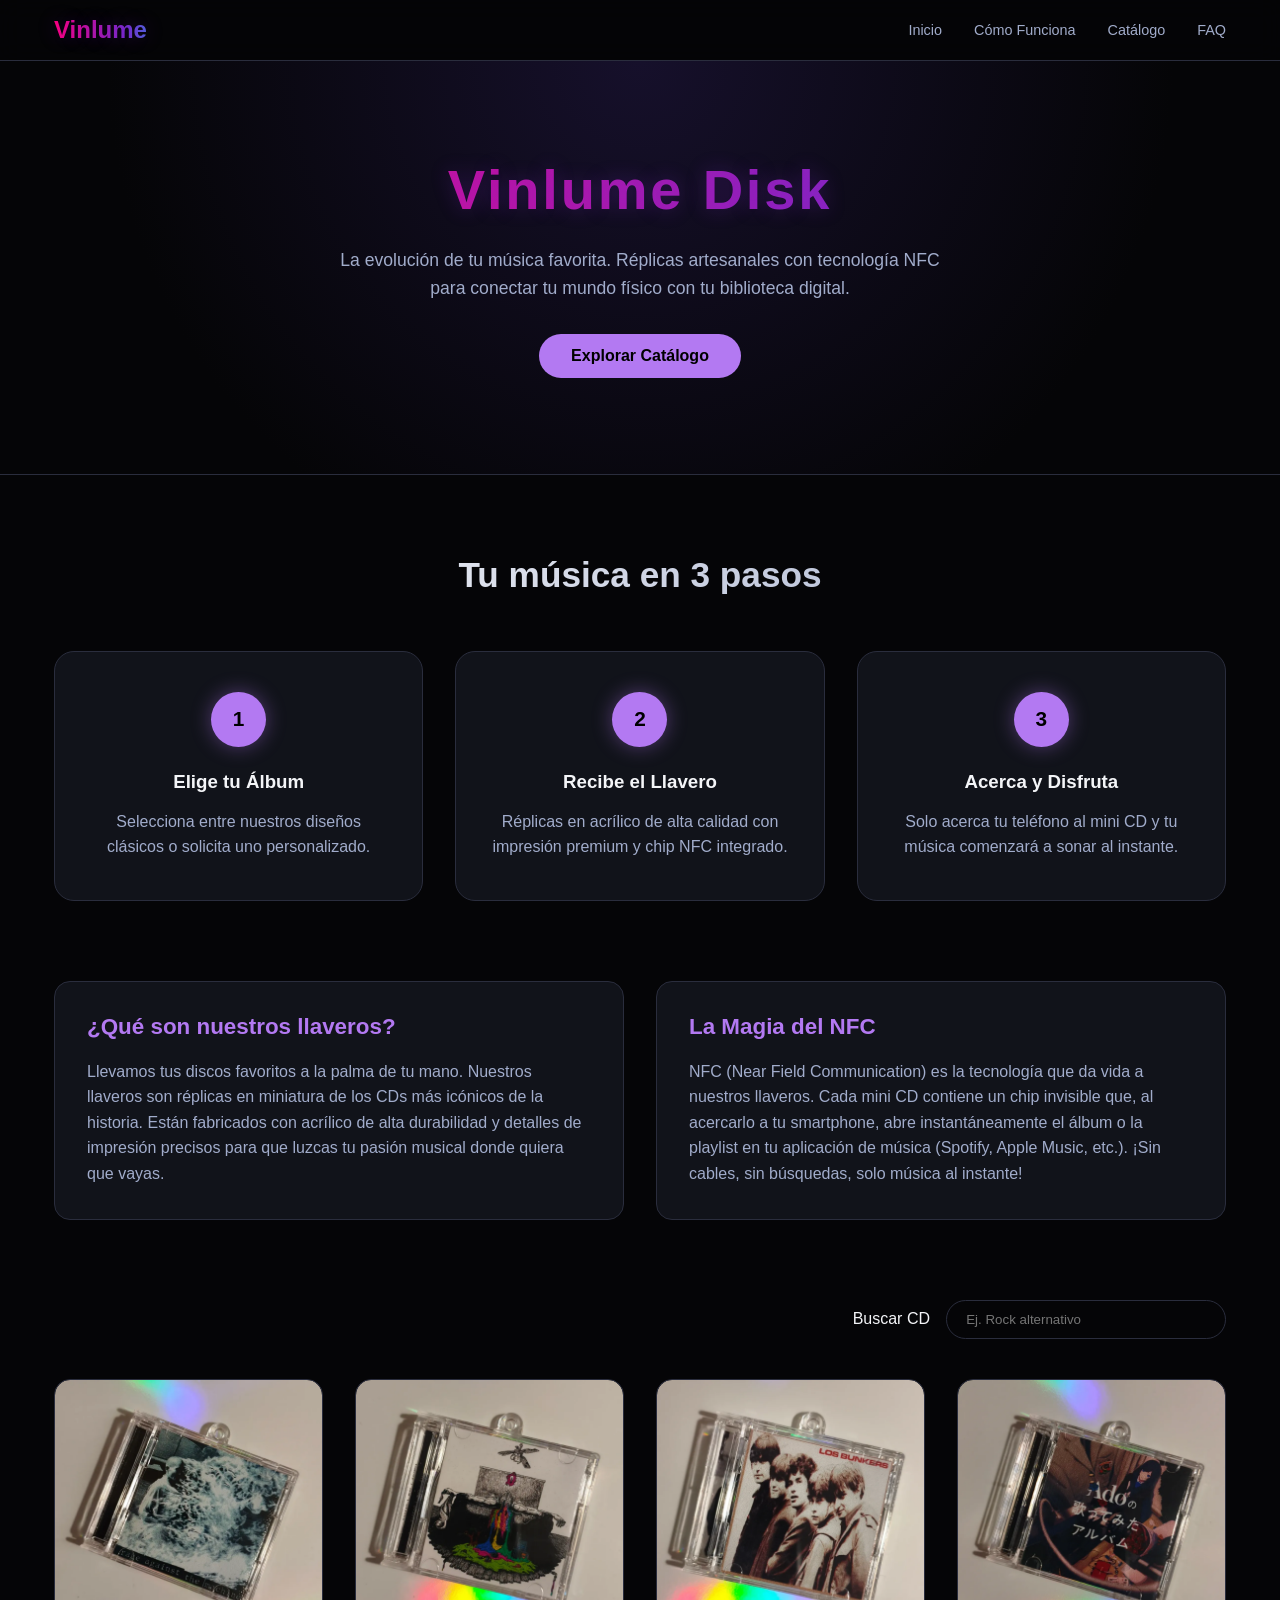
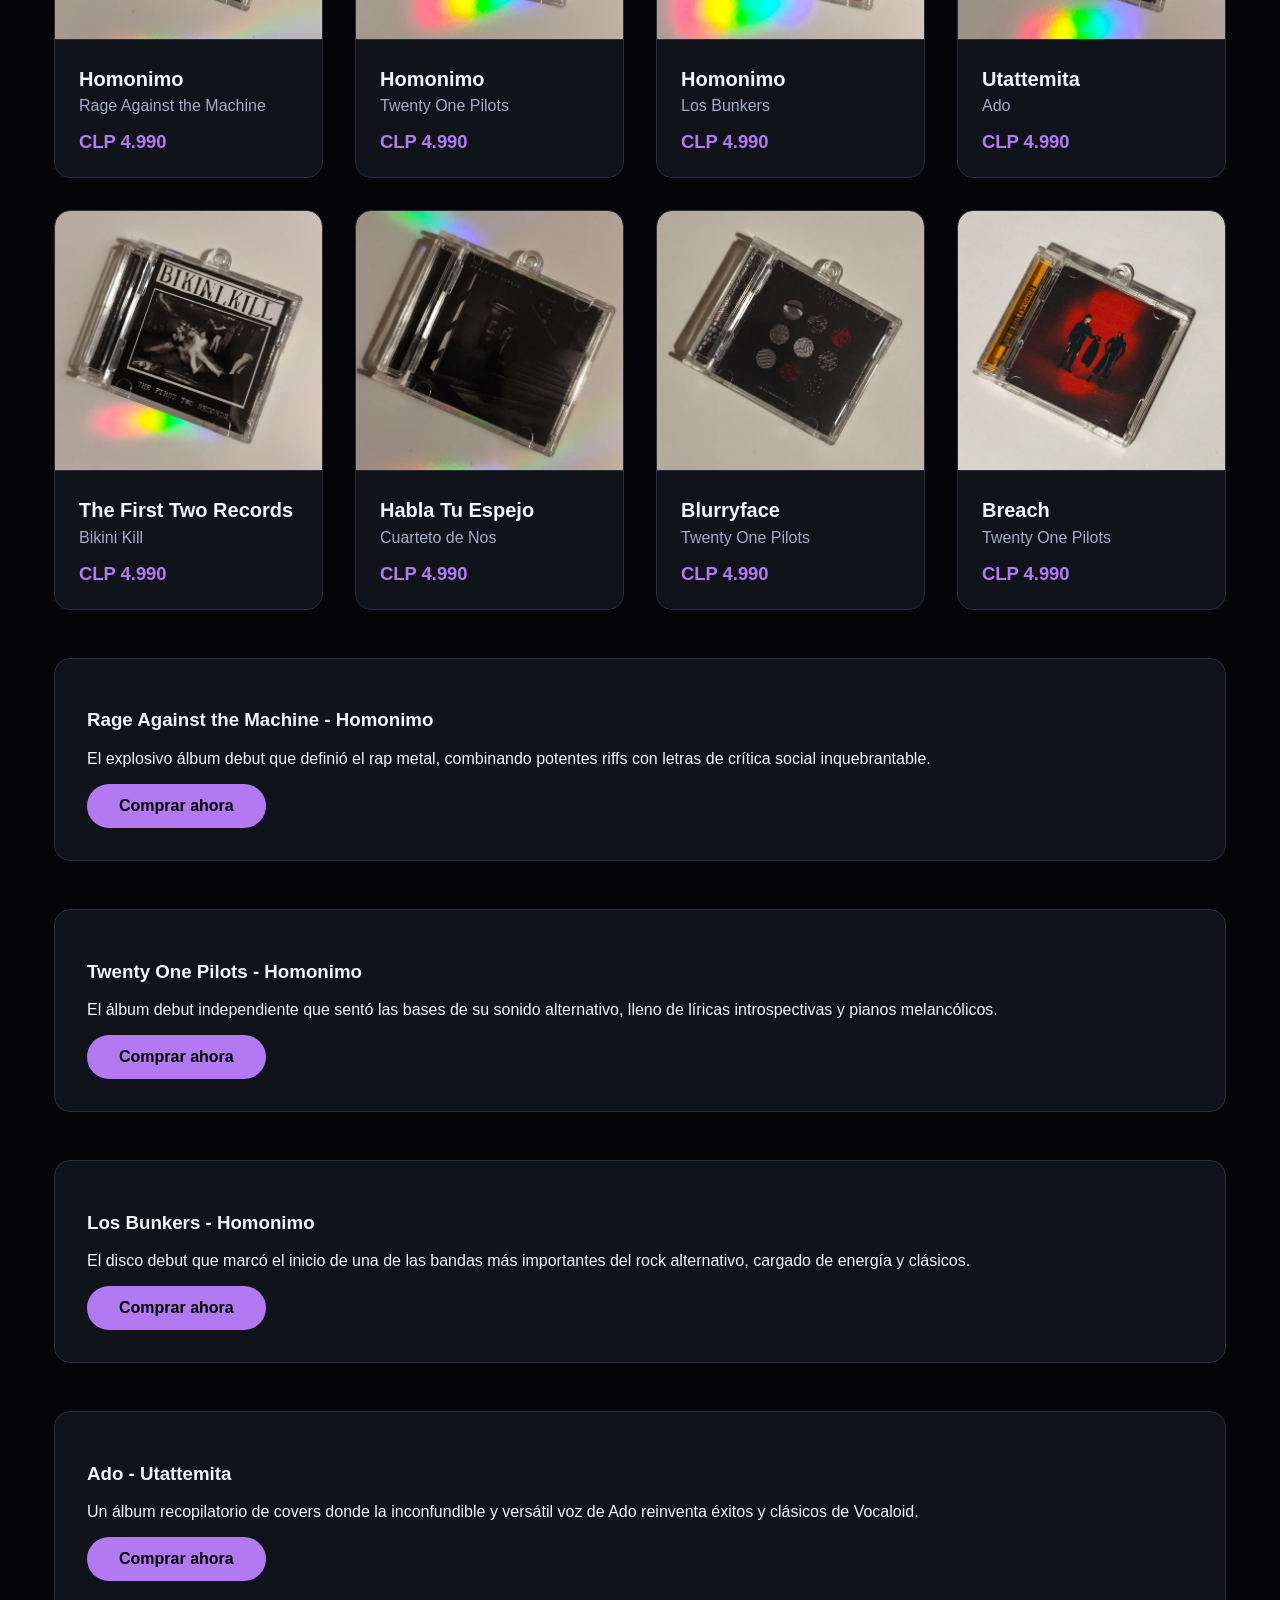
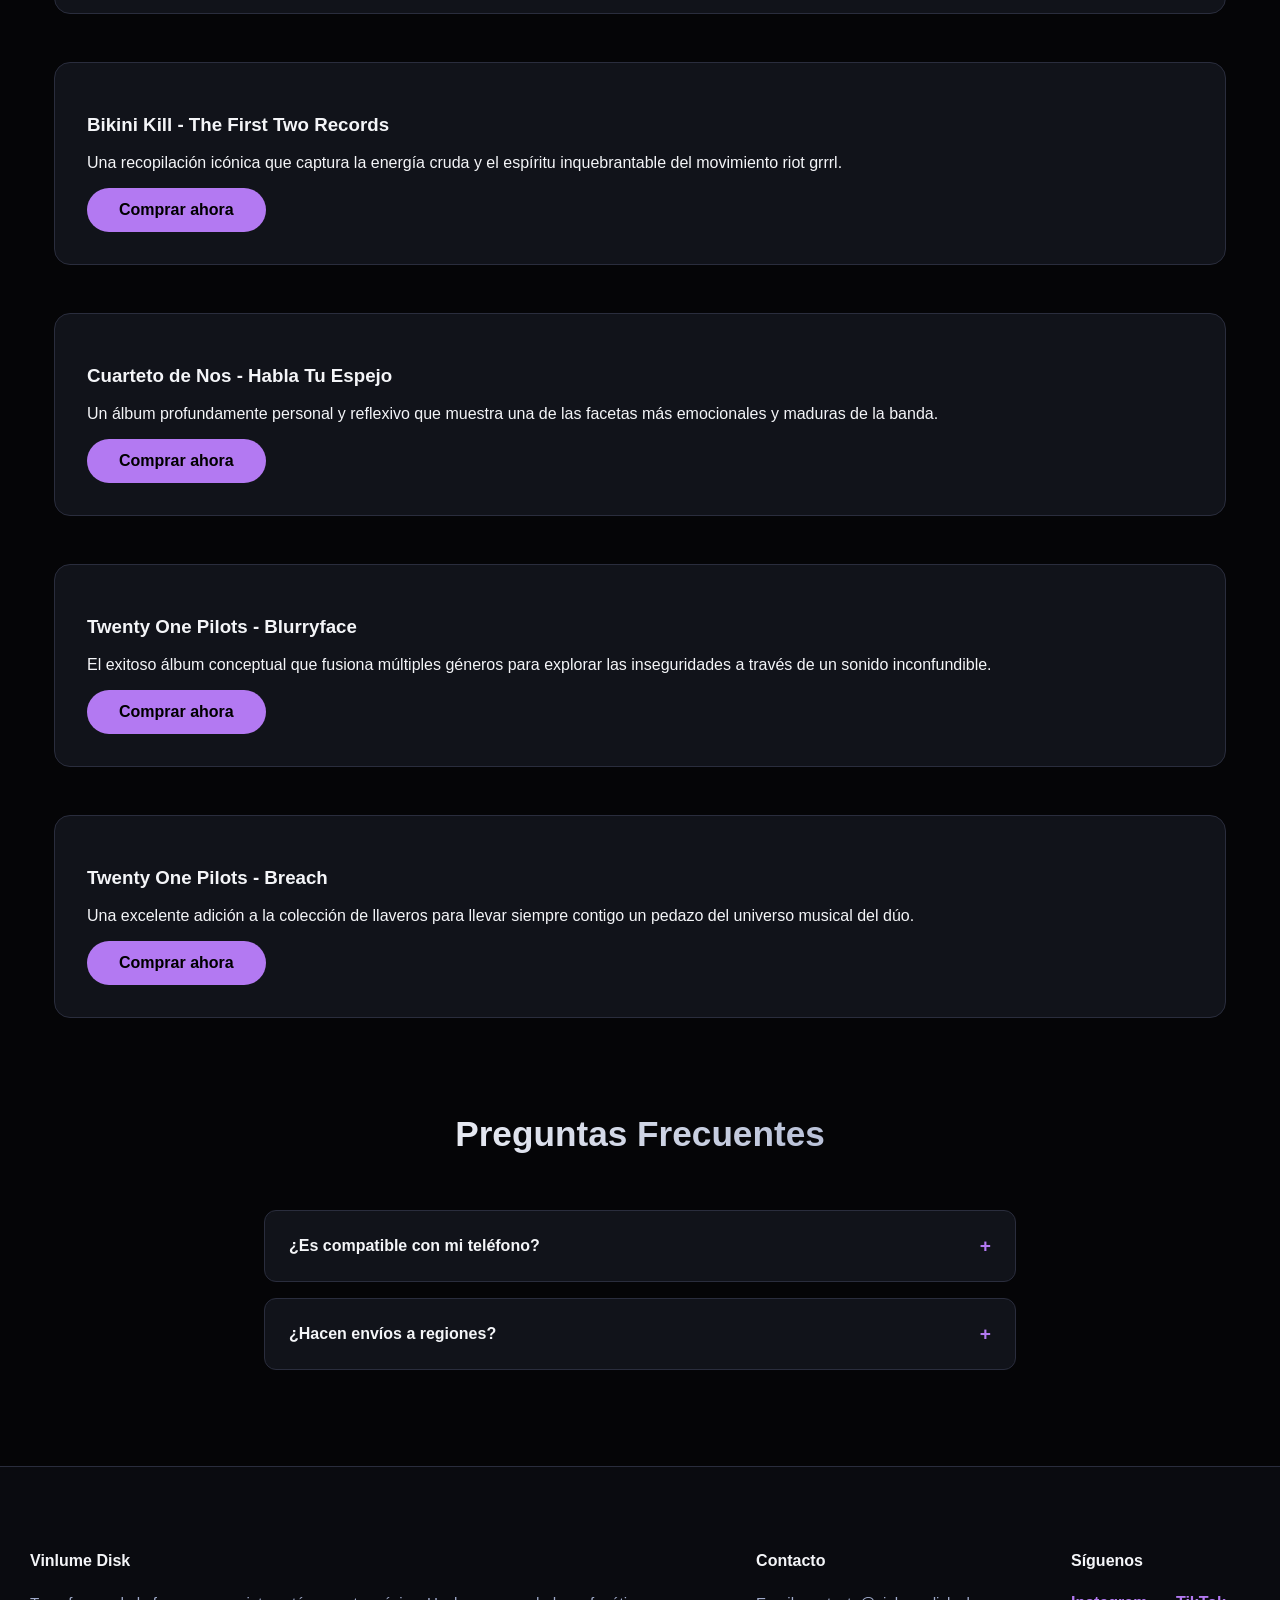
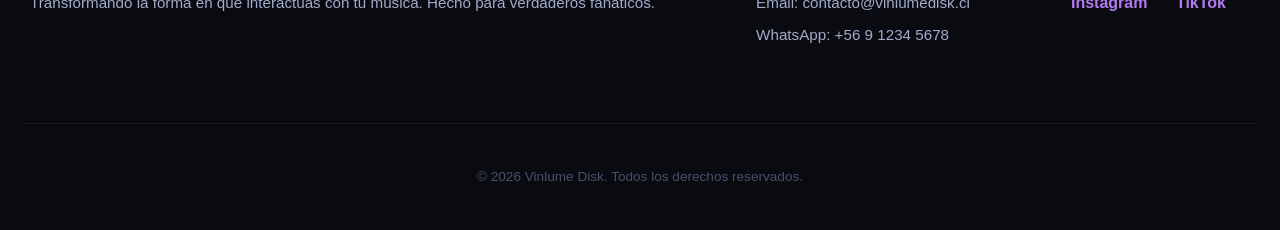
==== index.html @ b5ba96f6 "Feat: implementacion de SC -esquina inferior derecha" ====
﻿<!DOCTYPE html>
<html lang="es">
<head>
  <meta charset="UTF-8" />
  <meta name="viewport" content="width=device-width, initial-scale=1.0" />
  <title>Vinlume Disk - Catálogo de CDs</title>
  <link rel="icon" href="../logos/LOGO VND NEGRO.jpg" type="image/jpeg">
  <link rel="stylesheet" href="style.css" />
</head>
<body>
  <a href="./ultimate/ultimate.html" class="secret-portal" aria-label="Acceder a la experiencia inmersiva"></a>

  <nav class="navbar">
    <div class="nav-container">
      <a href="#" class="nav-logo holo-text">Vinlume</a>
      <ul class="nav-links">
        <li><a href="#inicio">Inicio</a></li>
        <li><a href="#proceso">Cómo Funciona</a></li>
        <li><a href="#catalogo">Catálogo</a></li>
        <li><a href="#faq">FAQ</a></li>
      </ul>
    </div>
  </nav>

  <header class="hero" id="inicio">
    <div class="hero-inner">
      <h1 class="holo-text">Vinlume Disk</h1>
      <p>La evolución de tu música favorita. Réplicas artesanales con tecnología NFC para conectar tu mundo físico con tu biblioteca digital.</p>
      <a href="#catalogo" class="btn">Explorar Catálogo</a>
    </div>
  </header>

  <main>
    <section class="proceso-section" id="proceso">
      <h2 class="section-title">Tu música en 3 pasos</h2>
      <div class="proceso-grid">
        <div class="proceso-step">
          <div class="step-number">1</div>
          <h3>Elige tu Álbum</h3>
          <p>Selecciona entre nuestros diseños clásicos o solicita uno personalizado.</p>
        </div>
        <div class="proceso-step">
          <div class="step-number">2</div>
          <h3>Recibe el Llavero</h3>
          <p>Réplicas en acrílico de alta calidad con impresión premium y chip NFC integrado.</p>
        </div>
        <div class="proceso-step">
          <div class="step-number">3</div>
          <h3>Acerca y Disfruta</h3>
          <p>Solo acerca tu teléfono al mini CD y tu música comenzará a sonar al instante.</p>
        </div>
      </div>
    </section>

    <section class="info-section">
      <div class="info-container">
        <div class="info-box">
          <h2>¿Qué son nuestros llaveros?</h2>
          <p>Llevamos tus discos favoritos a la palma de tu mano. Nuestros llaveros son réplicas en miniatura de los CDs más icónicos de la historia. Están fabricados con acrílico de alta durabilidad y detalles de impresión precisos para que luzcas tu pasión musical donde quiera que vayas.</p>
        </div>
        <div class="info-box">
          <h2>La Magia del NFC</h2>
          <p>NFC (Near Field Communication) es la tecnología que da vida a nuestros llaveros. Cada mini CD contiene un chip invisible que, al acercarlo a tu smartphone, abre instantáneamente el álbum o la playlist en tu aplicación de música (Spotify, Apple Music, etc.). ¡Sin cables, sin búsquedas, solo música al instante!</p>
        </div>
      </div>
    </section>

    <div class="catalogo" id="catalogo">
      <section class="filtros" aria-label="filtros de catálogo">
        <label for="buscar">Buscar CD</label>
        <input id="buscar" type="search" placeholder="Ej. Rock alternativo" />
      </section>

      <section class="grid" role="list">
        <article class="card holo-card" role="listitem">
          <a href="#cd1" class="card-link" aria-label="Ver detalles de Rage Against the Machine">
            <img src="images/rage again the machine/homonimo/rageA.webp" alt="Rage Against the Machine - Homónimo" />
            <div class="card-body">
              <h2>Homonimo</h2>
              <p class="artista">Rage Against the Machine</p>
              <p class="precio">CLP 4.990</p>
            </div>
          </a>
        </article>

        <article class="card holo-card" role="listitem">
          <a href="#cd2" class="card-link" aria-label="Ver detalles de Twenty One Pilots">
            <img src="images/top/homonimo/top1.webp" alt="Twenty One Pilots - Homónimo" />
            <div class="card-body">
              <h2>Homonimo</h2>
              <p class="artista">Twenty One Pilots</p>
              <p class="precio">CLP 4.990</p>
            </div>
          </a>
        </article>

        <article class="card holo-card" role="listitem">
          <a href="#cd3" class="card-link" aria-label="Ver detalles de Los Bunkers">
            <img src="images/los bunkers/homonimo/BK1.jpg" alt="Los Bunkers - Homónimo" />
            <div class="card-body">
              <h2>Homonimo</h2>
              <p class="artista">Los Bunkers</p>
              <p class="precio">CLP 4.990</p>
            </div>
          </a>
        </article>

        <article class="card holo-card" role="listitem">
          <a href="#cd4" class="card-link" aria-label="Ver detalles de Ado Utattemita">
            <img src="images/Ado/utattemita/ado1.jpg" alt="Ado - Utattemita" />
            <div class="card-body">
              <h2>Utattemita</h2>
              <p class="artista">Ado</p>
              <p class="precio">CLP 4.990</p>
            </div>
          </a>
        </article>

        <article class="card holo-card" role="listitem">
          <a href="#cd5" class="card-link" aria-label="Ver detalles de Bikini Kill">
            <img src="images/bikini kill/The First two records/The First1.webp" alt="Bikini Kill - The First Two Records" />
            <div class="card-body">
              <h2>The First Two Records</h2>
              <p class="artista">Bikini Kill</p>
              <p class="precio">CLP 4.990</p>
            </div>
          </a>
        </article>

        <article class="card holo-card" role="listitem">
          <a href="#cd6" class="card-link" aria-label="Ver detalles de Cuarteto de Nos">
            <img src="images/cuarteto de nos/habla tu espejo/1.jpg" alt="Cuarteto de Nos - Habla Tu Espejo" />
            <div class="card-body">
              <h2>Habla Tu Espejo</h2>
              <p class="artista">Cuarteto de Nos</p>
              <p class="precio">CLP 4.990</p>
            </div>
          </a>
        </article>

        <article class="card holo-card" role="listitem">
          <a href="#cd7" class="card-link" aria-label="Ver detalles de Twenty One Pilots Blurryface">
            <img src="images/top/blurryface/blurry1.jpg" alt="Twenty One Pilots - Blurryface" />
            <div class="card-body">
              <h2>Blurryface</h2>
              <p class="artista">Twenty One Pilots</p>
              <p class="precio">CLP 4.990</p>
            </div>
          </a>
        </article>

        <article class="card holo-card" role="listitem">
          <a href="#cd8" class="card-link" aria-label="Ver detalles de Twenty One Pilots Breach">
            <img src="images/top/breach/breach1.jpg" alt="Twenty One Pilots - Breach" />
            <div class="card-body">
              <h2>Breach</h2>
              <p class="artista">Twenty One Pilots</p>
              <p class="precio">CLP 4.990</p>
            </div>
          </a>
        </article>
      </section>

      <section class="detalles" id="cd1">
        <h3>Rage Against the Machine - Homonimo</h3>
        <p>El explosivo álbum debut que definió el rap metal, combinando potentes riffs con letras de crítica social inquebrantable.</p>
        <a class="btn" href="#" target="_blank" rel="noopener">Comprar ahora</a>
      </section>

      <section class="detalles" id="cd2">
        <h3>Twenty One Pilots - Homonimo</h3>
        <p>El álbum debut independiente que sentó las bases de su sonido alternativo, lleno de líricas introspectivas y pianos melancólicos.</p>
        <a class="btn" href="#" target="_blank" rel="noopener">Comprar ahora</a>
      </section>

      <section class="detalles" id="cd3">
        <h3>Los Bunkers - Homonimo</h3>
        <p>El disco debut que marcó el inicio de una de las bandas más importantes del rock alternativo, cargado de energía y clásicos.</p>
        <a class="btn" href="#" target="_blank" rel="noopener">Comprar ahora</a>
      </section>

      <section class="detalles" id="cd4">
        <h3>Ado - Utattemita</h3>
        <p>Un álbum recopilatorio de covers donde la inconfundible y versátil voz de Ado reinventa éxitos y clásicos de Vocaloid.</p>
        <a class="btn" href="#" target="_blank" rel="noopener">Comprar ahora</a>
      </section>

      <section class="detalles" id="cd5">
        <h3>Bikini Kill - The First Two Records</h3>
        <p>Una recopilación icónica que captura la energía cruda y el espíritu inquebrantable del movimiento riot grrrl.</p>
        <a class="btn" href="#" target="_blank" rel="noopener">Comprar ahora</a>
      </section>

      <section class="detalles" id="cd6">
        <h3>Cuarteto de Nos - Habla Tu Espejo</h3>
        <p>Un álbum profundamente personal y reflexivo que muestra una de las facetas más emocionales y maduras de la banda.</p>
        <a class="btn" href="#" target="_blank" rel="noopener">Comprar ahora</a>
      </section>

      <section class="detalles" id="cd7">
        <h3>Twenty One Pilots - Blurryface</h3>
        <p>El exitoso álbum conceptual que fusiona múltiples géneros para explorar las inseguridades a través de un sonido inconfundible.</p>
        <a class="btn" href="#" target="_blank" rel="noopener">Comprar ahora</a>
      </section>

      <section class="detalles" id="cd8">
        <h3>Twenty One Pilots - Breach</h3>
        <p>Una excelente adición a la colección de llaveros para llevar siempre contigo un pedazo del universo musical del dúo.</p>
        <a class="btn" href="#" target="_blank" rel="noopener">Comprar ahora</a>
      </section>
    </div>

    <section class="faq-section" id="faq">
      <h2 class="section-title">Preguntas Frecuentes</h2>
      <div class="faq-container">
        <details class="faq-item">
          <summary>¿Es compatible con mi teléfono?</summary>
          <p>Sí, la mayoría de los smartphones modernos (iPhone 7 en adelante y casi todos los Android con NFC) son compatibles sin necesidad de apps adicionales.</p>
        </details>
        <details class="faq-item">
          <summary>¿Hacen envíos a regiones?</summary>
          <p>Realizamos envíos a todo Chile a través de Starken o Chilexpress, con seguimiento en tiempo real.</p>
        </details>
      </div>
    </section>
  </main>

  <footer class="site-footer">
    <div class="footer-content">
      <div class="footer-section">
        <h4>Vinlume Disk</h4>
        <p>Transformando la forma en que interactúas con tu música. Hecho para verdaderos fanáticos.</p>
      </div>
      <div class="footer-section">
        <h4>Contacto</h4>
        <p>Email: contacto@vinlumedisk.cl</p>
        <p>WhatsApp: +56 9 1234 5678</p>
      </div>
      <div class="footer-section">
        <h4>Síguenos</h4>
        <div class="social-links">
          <a href="#" class="social-link">Instagram</a>
          <a href="#" class="social-link">TikTok</a>
        </div>
      </div>
    </div>
    <div class="footer-bottom">
      <p>&copy; 2026 Vinlume Disk. Todos los derechos reservados.</p>
    </div>
  </footer>
</body>
</html>
---- style.css ----
﻿/* --- VARIABLES Y CONFIGURACIÓN BASE --- */
:root {
  --bg-color: #050507;
  --panel-bg: #11131a;
  --contrast: #f4f5f8;
  /* Ajuste AA: Púrpura con mayor luminosidad para legibilidad (Contraste 4.5:1) */
  --accent: #b379f2; 
  /* Ajuste AA: Gris más claro para que el texto secundario sea legible */
  --muted: #a1accb; 
  --border-color: #2a2d3d;
}

* { 
  box-sizing: border-box; 
}

html {
  scroll-behavior: smooth;
}

body {
  margin: 0;
  font-family: "Inter", "Segoe UI", sans-serif;
  background: var(--bg-color);
  color: var(--contrast);
  min-height: 100vh;
}

/* Animación Holográfica */
@keyframes holo-gradient {
  0% { background-position: 0% 50%; }
  50% { background-position: 100% 50%; }
  100% { background-position: 0% 50%; }
}

/* --- BARRA DE NAVEGACIÓN (STICKY) --- */
.navbar {
  position: sticky;
  top: 0;
  background: rgba(5, 5, 7, 0.85);
  backdrop-filter: blur(12px);
  -webkit-backdrop-filter: blur(12px);
  z-index: 1000;
  border-bottom: 1px solid var(--border-color);
  padding: 1rem 0;
}

.nav-container {
  max-width: 1220px;
  margin: 0 auto;
  display: flex;
  justify-content: space-between;
  align-items: center;
  padding: 0 1.5rem;
}

.nav-logo {
  font-size: 1.5rem;
  font-weight: 800;
  text-decoration: none;
}

.nav-links {
  list-style: none;
  display: flex;
  gap: 2rem;
  margin: 0;
  padding: 0;
}

.nav-links a {
  color: var(--muted);
  text-decoration: none;
  font-size: 0.9rem;
  font-weight: 500;
  transition: color 0.3s;
}

.nav-links a:hover {
  color: var(--accent);
}

/* --- HERO SECTION --- */
.hero {
  padding: 0;
  text-align: center;
  border-bottom: 1px solid var(--border-color);
  background: radial-gradient(circle at top center, #16102b 0%, var(--bg-color) 70%);
}

.hero-inner {
  padding: 6rem 1rem;
}

.hero h1 {
  margin: 0;
  font-size: 3.5rem;
  letter-spacing: 0.05em;
}

.holo-text {
  background: linear-gradient(90deg, #ff007f, #7928ca, #00d4ff, #42ff7b, #ff007f);
  background-size: 300% auto;
  color: transparent;
  -webkit-background-clip: text;
  background-clip: text;
  animation: holo-gradient 5s linear infinite;
  text-shadow: 0 0 20px rgba(121, 40, 202, 0.3);
}

.hero p {
  margin: 1.5rem auto 2rem;
  max-width: 600px;
  color: var(--muted);
  font-size: 1.1rem;
  line-height: 1.6;
}

/* --- SECCIÓN PROCESO (COMO FUNCIONA) --- */
.proceso-section {
  max-width: 1220px;
  margin: 5rem auto;
  padding: 0 1.5rem;
}

.section-title {
  text-align: center;
  font-size: 2.2rem;
  margin-bottom: 3.5rem;
  background: linear-gradient(90deg, #fff, var(--muted));
  -webkit-background-clip: text;
  background-clip: text;
  color: transparent;
}

.proceso-grid {
  display: grid;
  grid-template-columns: repeat(auto-fit, minmax(280px, 1fr));
  gap: 2rem;
}

.proceso-step {
  text-align: center;
  padding: 2.5rem 2rem;
  background: var(--panel-bg);
  border-radius: 20px;
  border: 1px solid var(--border-color);
  transition: transform 0.3s ease;
}

.proceso-step:hover {
  transform: translateY(-5px);
  border-color: var(--accent);
}

.step-number {
  width: 55px;
  height: 55px;
  background: var(--accent);
  color: #000;
  border-radius: 50%;
  display: flex;
  align-items: center;
  justify-content: center;
  margin: 0 auto 1.5rem;
  font-weight: 800;
  font-size: 1.3rem;
  box-shadow: 0 0 20px rgba(179, 121, 242, 0.4);
}

.proceso-step h3 {
  margin-bottom: 1rem;
  color: var(--contrast);
}

.proceso-step p {
  color: var(--muted);
  line-height: 1.6;
  margin: 0;
}

/* --- SECCIÓN INFO (ORIGINAL) --- */
.info-section {
  max-width: 1220px;
  margin: 4rem auto;
  padding: 0 1.5rem;
}

.info-container {
  display: grid;
  gap: 2rem;
  grid-template-columns: repeat(auto-fit, minmax(300px, 1fr));
}

.info-box {
  background: var(--panel-bg);
  border: 1px solid var(--border-color);
  border-radius: 16px;
  padding: 2rem;
  position: relative;
  z-index: 1;
}

.info-box h2 {
  margin-top: 0;
  font-size: 1.4rem;
  color: var(--accent);
}

.info-box p {
  color: var(--muted);
  line-height: 1.6;
  margin-bottom: 0;
}

/* --- CATÁLOGO --- */
.catalogo {
  max-width: 1220px;
  margin: 5rem auto;
  padding: 0 1.5rem;
}

.filtros {
  display: flex;
  justify-content: flex-end;
  align-items: center;
  gap: 1rem;
  margin-bottom: 2.5rem;
}

.filtros input {
  padding: 0.7rem 1.2rem;
  border-radius: 999px;
  border: 1px solid var(--border-color);
  background: var(--bg-color);
  color: var(--contrast);
  width: 280px;
  transition: all 0.3s ease;
}

.filtros input:focus {
  outline: none;
  border-color: var(--accent);
  box-shadow: 0 0 15px rgba(157, 78, 221, 0.2);
}

.grid {
  display: grid;
  gap: 2rem;
  grid-template-columns: repeat(auto-fit, minmax(260px, 1fr));
}

.holo-card {
  position: relative;
  border-radius: 16px;
  background: var(--panel-bg);
  z-index: 1;
  transition: transform 0.3s ease;
}

.holo-card::before {
  content: "";
  position: absolute;
  inset: -2px;
  border-radius: 18px;
  background: linear-gradient(90deg, #ff007f, #7928ca, #00d4ff, #42ff7b, #ffff00, #ff007f);
  background-size: 300% auto;
  z-index: -1;
  opacity: 0;
  transition: opacity 0.3s ease;
  animation: holo-gradient 4s linear infinite;
}

.holo-card:hover {
  transform: translateY(-10px);
}

.holo-card:hover::before {
  opacity: 1;
}

.card {
  border: 1px solid var(--border-color);
  overflow: hidden;
}

.card-link {
  color: inherit;
  text-decoration: none;
  display: block;
  background: var(--panel-bg);
  border-radius: 15px;
  overflow: hidden;
}

.card img {
  width: 100%;
  height: 260px;
  object-fit: cover;
  border-bottom: 1px solid var(--border-color);
}

.card-body {
  padding: 1.5rem;
}

.card-body h2 {
  margin: 0;
  font-size: 1.25rem;
}

.artista {
  margin: 0.4rem 0 1rem;
  color: var(--muted);
}

.precio {
  margin: 0;
  font-weight: 800;
  color: var(--accent);
  font-size: 1.15rem;
}

.detalles {
  background: var(--panel-bg);
  border: 1px solid var(--border-color);
  border-radius: 16px;
  padding: 2rem;
  margin-top: 3rem;
}

/* --- BOTÓN --- */
.btn {
  display: inline-block;
  padding: 0.8rem 2rem;
  border-radius: 999px;
  background: var(--accent);
  color: #000;
  font-weight: 700;
  text-decoration: none;
  transition: all 0.3s ease;
  border: none;
  cursor: pointer;
}

.btn:hover {
  transform: scale(1.05);
  box-shadow: 0 0 20px rgba(179, 121, 242, 0.5);
}

/* --- FAQ --- */
.faq-section {
  max-width: 800px;
  margin: 6rem auto;
  padding: 0 1.5rem;
}

.faq-container {
  display: flex;
  flex-direction: column;
  gap: 1rem;
}

.faq-item {
  background: var(--panel-bg);
  border: 1px solid var(--border-color);
  border-radius: 12px;
  padding: 1rem;
}

.faq-item summary {
  cursor: pointer;
  font-weight: 600;
  color: var(--contrast);
  padding: 0.5rem;
  list-style: none;
  display: flex;
  justify-content: space-between;
  align-items: center;
}

.faq-item summary::after {
  content: "+";
  color: var(--accent);
  font-size: 1.2rem;
}

.faq-item[open] summary::after {
  content: "-";
}

.faq-item p {
  margin-top: 1rem;
  padding: 0 0.5rem;
  color: var(--muted);
  line-height: 1.6;
}

/* --- FOOTER --- */
.site-footer {
  background: #0a0b10;
  border-top: 1px solid var(--border-color);
  padding: 4rem 1.5rem 2rem;
}

.footer-content {
  max-width: 1220px;
  margin: 0 auto;
  display: flex;
  flex-wrap: wrap;
  justify-content: space-between;
  gap: 3rem;
}

.footer-section h4 {
  margin-bottom: 1.5rem;
  color: var(--contrast);
}

.footer-section p {
  color: var(--muted);
  font-size: 0.95rem;
}

.social-link {
  color: var(--accent);
  text-decoration: none;
  margin-right: 1.5rem;
  font-weight: 600;
}

.footer-bottom {
  text-align: center;
  margin-top: 4rem;
  padding-top: 2rem;
  border-top: 1px solid #161822;
  color: #4a506b;
  font-size: 0.85rem;
}

/* --- RESPONSIVE --- */
@media (max-width: 768px) {
  .hero h1 { font-size: 2.5rem; }
  .nav-links { display: none; } /* En móvil se podría implementar un menú hamburguesa luego */
  .grid { grid-template-columns: repeat(auto-fit, minmax(220px, 1fr)); }
}

/* --- EASTER EGG: PORTAL SECRETO --- */
.secret-portal {
  position: fixed;
  bottom: 0;
  right: 0;
  width: 60px;
  height: 60px;
  z-index: 9999;
  opacity: 0;
  cursor: pointer;
  transition: opacity 0.4s ease;
  border-top-left-radius: 100%;
}

.secret-portal:hover {
  background: radial-gradient(circle at bottom right, rgba(157, 78, 221, 0.4) 0%, transparent 70%);
  opacity: 1;
}
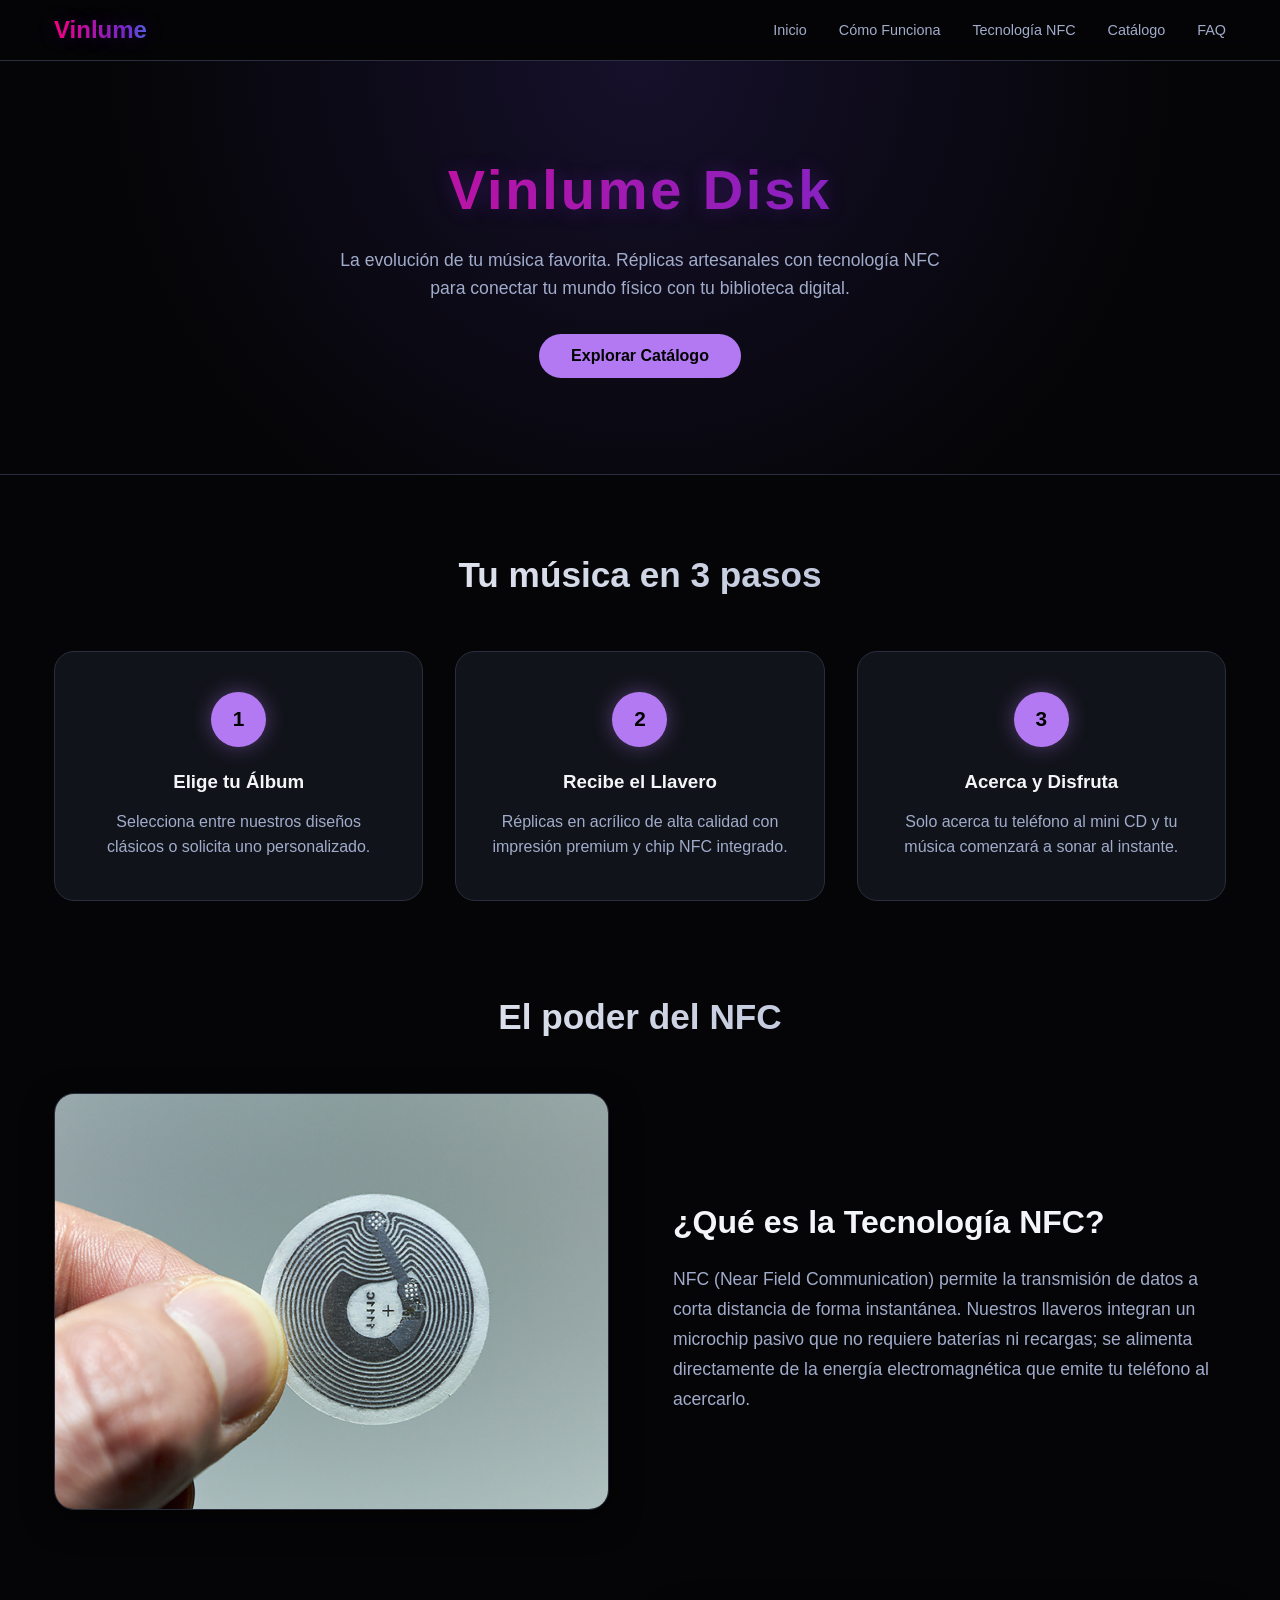
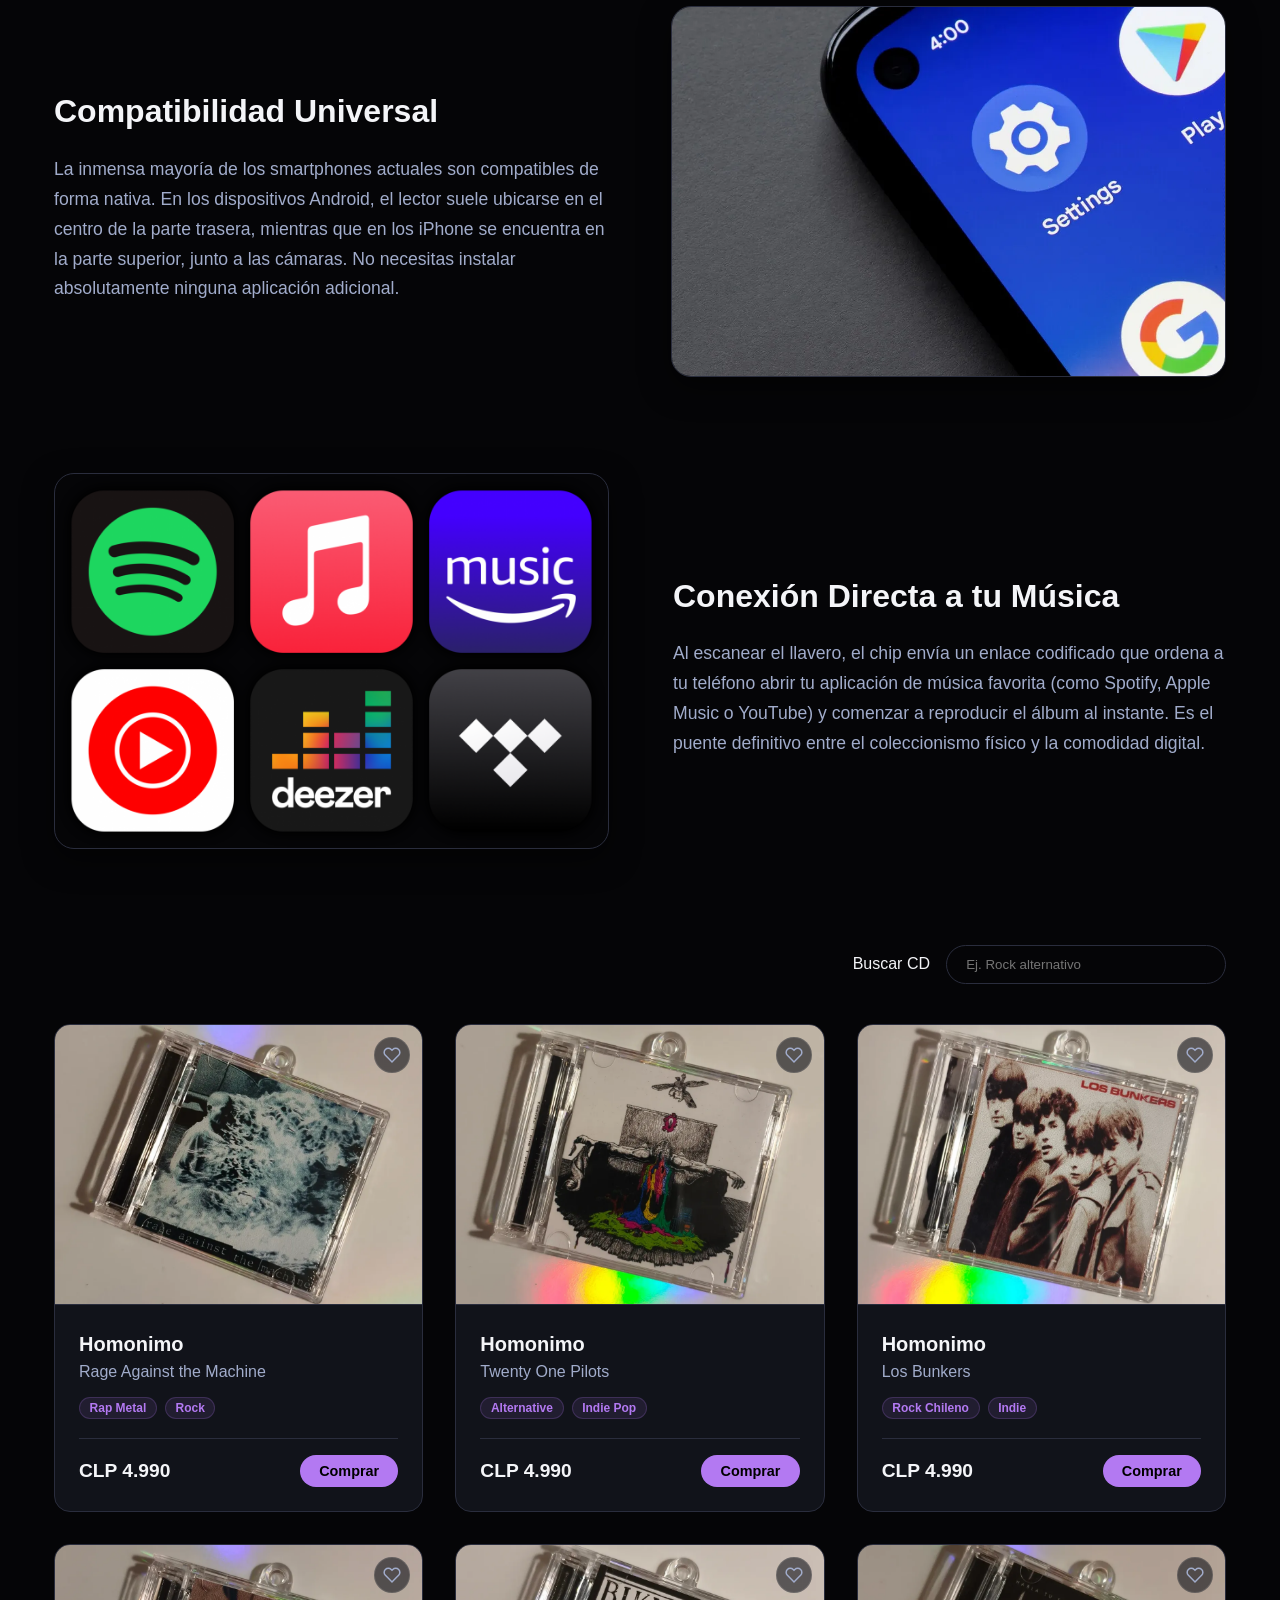
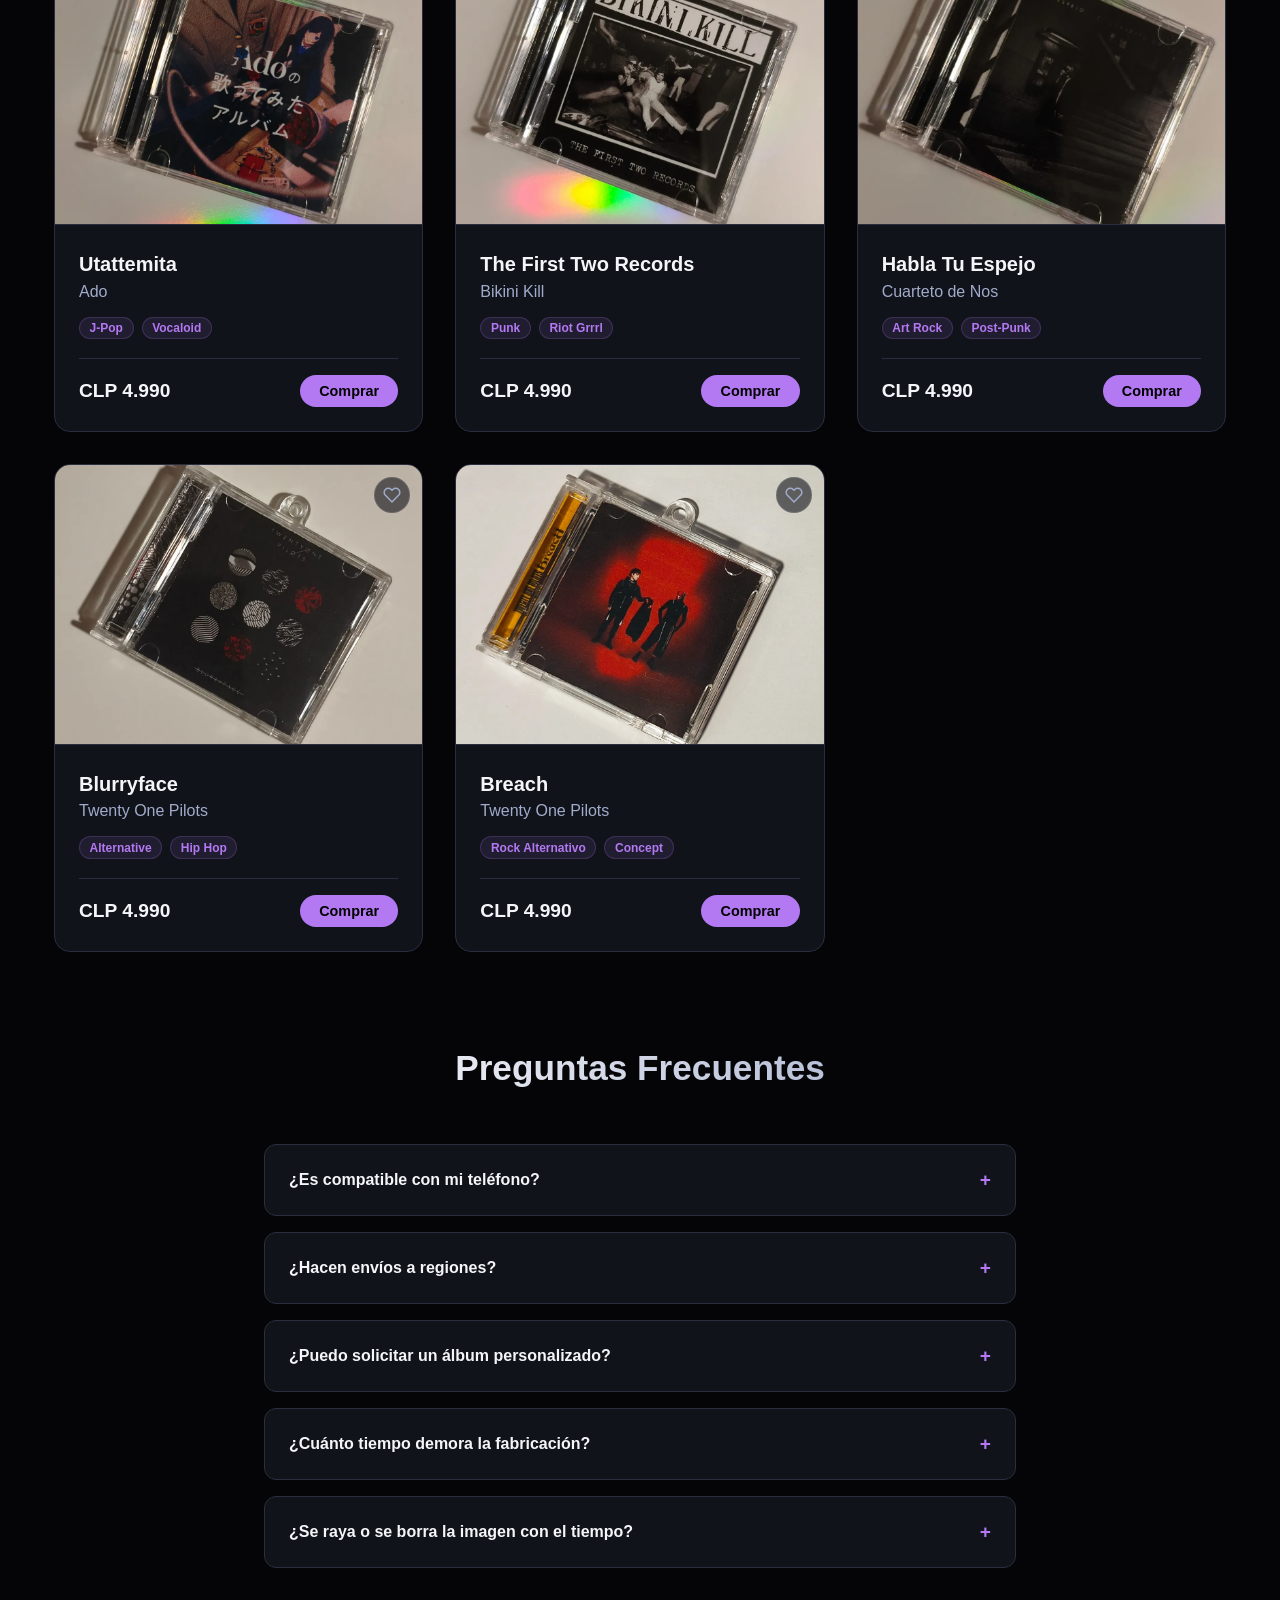
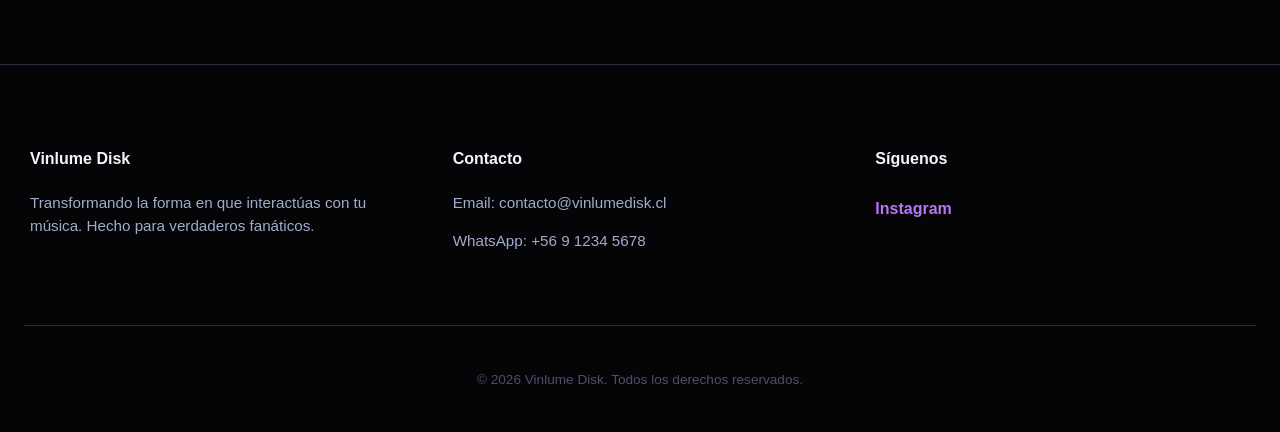
==== commit bc1dc556: "feat: organizacion de informacion" ====
--- a/index.html
+++ b/index.html
@@ -4,7 +4,7 @@
   <meta charset="UTF-8" />
   <meta name="viewport" content="width=device-width, initial-scale=1.0" />
   <title>Vinlume Disk - Catálogo de CDs</title>
-  <link rel="icon" href="../logos/LOGO VND NEGRO.jpg" type="image/jpeg">
+  <link rel="icon" href="logos/LOGO VND NEGRO.jpg" type="image/jpeg">
   <link rel="stylesheet" href="style.css" />
 </head>
 <body>
@@ -16,6 +16,7 @@
       <ul class="nav-links">
         <li><a href="#inicio">Inicio</a></li>
         <li><a href="#proceso">Cómo Funciona</a></li>
+        <li><a href="#tecnologia">Tecnología NFC</a></li>
         <li><a href="#catalogo">Catálogo</a></li>
         <li><a href="#faq">FAQ</a></li>
       </ul>
@@ -52,15 +53,36 @@
       </div>
     </section>
 
-    <section class="info-section">
-      <div class="info-container">
-        <div class="info-box">
-          <h2>¿Qué son nuestros llaveros?</h2>
-          <p>Llevamos tus discos favoritos a la palma de tu mano. Nuestros llaveros son réplicas en miniatura de los CDs más icónicos de la historia. Están fabricados con acrílico de alta durabilidad y detalles de impresión precisos para que luzcas tu pasión musical donde quiera que vayas.</p>
-        </div>
-        <div class="info-box">
-          <h2>La Magia del NFC</h2>
-          <p>NFC (Near Field Communication) es la tecnología que da vida a nuestros llaveros. Cada mini CD contiene un chip invisible que, al acercarlo a tu smartphone, abre instantáneamente el álbum o la playlist en tu aplicación de música (Spotify, Apple Music, etc.). ¡Sin cables, sin búsquedas, solo música al instante!</p>
+    <section class="nfc-showcase" id="tecnologia">
+      <h2 class="section-title">El poder del NFC</h2>
+      
+      <div class="showcase-row">
+        <div class="showcase-img">
+          <img src="images/NFC/NFC-chip-compra-Tomas-Schantl.jpg" alt="Microchip NFC integrado" />
+        </div>
+        <div class="showcase-text">
+          <h3>¿Qué es la Tecnología NFC?</h3>
+          <p>NFC (Near Field Communication) permite la transmisión de datos a corta distancia de forma instantánea. Nuestros llaveros integran un microchip pasivo que no requiere baterías ni recargas; se alimenta directamente de la energía electromagnética que emite tu teléfono al acercarlo.</p>
+        </div>
+      </div>
+
+      <div class="showcase-row reverse">
+        <div class="showcase-img">
+          <img src="images/NFC/shutterstock_2125284209.webp" alt="Compatibilidad con Smartphone" />
+        </div>
+        <div class="showcase-text">
+          <h3>Compatibilidad Universal</h3>
+          <p>La inmensa mayoría de los smartphones actuales son compatibles de forma nativa. En los dispositivos Android, el lector suele ubicarse en el centro de la parte trasera, mientras que en los iPhone se encuentra en la parte superior, junto a las cámaras. No necesitas instalar absolutamente ninguna aplicación adicional.</p>
+        </div>
+      </div>
+
+      <div class="showcase-row">
+        <div class="showcase-img">
+          <img src="images/NFC/RouteNote-Stores-1280x866-1.png" alt="Conexión Directa a Música" />
+        </div>
+        <div class="showcase-text">
+          <h3>Conexión Directa a tu Música</h3>
+          <p>Al escanear el llavero, el chip envía un enlace codificado que ordena a tu teléfono abrir tu aplicación de música favorita (como Spotify, Apple Music o YouTube) y comenzar a reproducir el álbum al instante. Es el puente definitivo entre el coleccionismo físico y la comodidad digital.</p>
         </div>
       </div>
     </section>
@@ -73,140 +95,148 @@
 
       <section class="grid" role="list">
         <article class="card holo-card" role="listitem">
-          <a href="#cd1" class="card-link" aria-label="Ver detalles de Rage Against the Machine">
-            <img src="images/rage again the machine/homonimo/rageA.webp" alt="Rage Against the Machine - Homónimo" />
-            <div class="card-body">
-              <h2>Homonimo</h2>
-              <p class="artista">Rage Against the Machine</p>
-              <p class="precio">CLP 4.990</p>
-            </div>
-          </a>
-        </article>
-
-        <article class="card holo-card" role="listitem">
-          <a href="#cd2" class="card-link" aria-label="Ver detalles de Twenty One Pilots">
-            <img src="images/top/homonimo/top1.webp" alt="Twenty One Pilots - Homónimo" />
-            <div class="card-body">
-              <h2>Homonimo</h2>
-              <p class="artista">Twenty One Pilots</p>
-              <p class="precio">CLP 4.990</p>
-            </div>
-          </a>
-        </article>
-
-        <article class="card holo-card" role="listitem">
-          <a href="#cd3" class="card-link" aria-label="Ver detalles de Los Bunkers">
-            <img src="images/los bunkers/homonimo/BK1.jpg" alt="Los Bunkers - Homónimo" />
-            <div class="card-body">
-              <h2>Homonimo</h2>
-              <p class="artista">Los Bunkers</p>
-              <p class="precio">CLP 4.990</p>
-            </div>
-          </a>
-        </article>
-
-        <article class="card holo-card" role="listitem">
-          <a href="#cd4" class="card-link" aria-label="Ver detalles de Ado Utattemita">
+          <div class="card-image">
+            <img src="images/rage again the machine/homonimo/rageA.webp" alt="Rage Against the Machine" />
+            <button class="fav-btn" aria-label="Añadir a favoritos">
+              <svg viewBox="0 0 24 24" fill="none" stroke="currentColor" stroke-width="2"><path d="M20.84 4.61a5.5 5.5 0 0 0-7.78 0L12 5.67l-1.06-1.06a5.5 5.5 0 0 0-7.78 7.78l1.06 1.06L12 21.23l7.78-7.78 1.06-1.06a5.5 5.5 0 0 0 0-7.78z"></path></svg>
+            </button>
+          </div>
+          <div class="card-body">
+            <h2>Homonimo</h2>
+            <p class="artista">Rage Against the Machine</p>
+            <div class="tags"><span class="tag">Rap Metal</span><span class="tag">Rock</span></div>
+            <div class="card-footer">
+              <p class="precio">CLP 4.990</p>
+              <button class="btn buy-btn">Comprar</button>
+            </div>
+          </div>
+        </article>
+
+        <article class="card holo-card" role="listitem">
+          <div class="card-image">
+            <img src="images/top/homonimo/top1.webp" alt="Twenty One Pilots" />
+            <button class="fav-btn" aria-label="Añadir a favoritos">
+              <svg viewBox="0 0 24 24" fill="none" stroke="currentColor" stroke-width="2"><path d="M20.84 4.61a5.5 5.5 0 0 0-7.78 0L12 5.67l-1.06-1.06a5.5 5.5 0 0 0-7.78 7.78l1.06 1.06L12 21.23l7.78-7.78 1.06-1.06a5.5 5.5 0 0 0 0-7.78z"></path></svg>
+            </button>
+          </div>
+          <div class="card-body">
+            <h2>Homonimo</h2>
+            <p class="artista">Twenty One Pilots</p>
+            <div class="tags"><span class="tag">Alternative</span><span class="tag">Indie Pop</span></div>
+            <div class="card-footer">
+              <p class="precio">CLP 4.990</p>
+              <button class="btn buy-btn">Comprar</button>
+            </div>
+          </div>
+        </article>
+
+        <article class="card holo-card" role="listitem">
+          <div class="card-image">
+            <img src="images/los bunkers/homonimo/BK1.jpg" alt="Los Bunkers" />
+            <button class="fav-btn" aria-label="Añadir a favoritos">
+              <svg viewBox="0 0 24 24" fill="none" stroke="currentColor" stroke-width="2"><path d="M20.84 4.61a5.5 5.5 0 0 0-7.78 0L12 5.67l-1.06-1.06a5.5 5.5 0 0 0-7.78 7.78l1.06 1.06L12 21.23l7.78-7.78 1.06-1.06a5.5 5.5 0 0 0 0-7.78z"></path></svg>
+            </button>
+          </div>
+          <div class="card-body">
+            <h2>Homonimo</h2>
+            <p class="artista">Los Bunkers</p>
+            <div class="tags"><span class="tag">Rock Chileno</span><span class="tag">Indie</span></div>
+            <div class="card-footer">
+              <p class="precio">CLP 4.990</p>
+              <button class="btn buy-btn">Comprar</button>
+            </div>
+          </div>
+        </article>
+
+        <article class="card holo-card" role="listitem">
+          <div class="card-image">
             <img src="images/Ado/utattemita/ado1.jpg" alt="Ado - Utattemita" />
-            <div class="card-body">
-              <h2>Utattemita</h2>
-              <p class="artista">Ado</p>
-              <p class="precio">CLP 4.990</p>
-            </div>
-          </a>
-        </article>
-
-        <article class="card holo-card" role="listitem">
-          <a href="#cd5" class="card-link" aria-label="Ver detalles de Bikini Kill">
-            <img src="images/bikini kill/The First two records/The First1.webp" alt="Bikini Kill - The First Two Records" />
-            <div class="card-body">
-              <h2>The First Two Records</h2>
-              <p class="artista">Bikini Kill</p>
-              <p class="precio">CLP 4.990</p>
-            </div>
-          </a>
-        </article>
-
-        <article class="card holo-card" role="listitem">
-          <a href="#cd6" class="card-link" aria-label="Ver detalles de Cuarteto de Nos">
-            <img src="images/cuarteto de nos/habla tu espejo/1.jpg" alt="Cuarteto de Nos - Habla Tu Espejo" />
-            <div class="card-body">
-              <h2>Habla Tu Espejo</h2>
-              <p class="artista">Cuarteto de Nos</p>
-              <p class="precio">CLP 4.990</p>
-            </div>
-          </a>
-        </article>
-
-        <article class="card holo-card" role="listitem">
-          <a href="#cd7" class="card-link" aria-label="Ver detalles de Twenty One Pilots Blurryface">
+            <button class="fav-btn" aria-label="Añadir a favoritos">
+              <svg viewBox="0 0 24 24" fill="none" stroke="currentColor" stroke-width="2"><path d="M20.84 4.61a5.5 5.5 0 0 0-7.78 0L12 5.67l-1.06-1.06a5.5 5.5 0 0 0-7.78 7.78l1.06 1.06L12 21.23l7.78-7.78 1.06-1.06a5.5 5.5 0 0 0 0-7.78z"></path></svg>
+            </button>
+          </div>
+          <div class="card-body">
+            <h2>Utattemita</h2>
+            <p class="artista">Ado</p>
+            <div class="tags"><span class="tag">J-Pop</span><span class="tag">Vocaloid</span></div>
+            <div class="card-footer">
+              <p class="precio">CLP 4.990</p>
+              <button class="btn buy-btn">Comprar</button>
+            </div>
+          </div>
+        </article>
+
+        <article class="card holo-card" role="listitem">
+          <div class="card-image">
+            <img src="images/bikini kill/The First two records/The First1.webp" alt="Bikini Kill" />
+            <button class="fav-btn" aria-label="Añadir a favoritos">
+              <svg viewBox="0 0 24 24" fill="none" stroke="currentColor" stroke-width="2"><path d="M20.84 4.61a5.5 5.5 0 0 0-7.78 0L12 5.67l-1.06-1.06a5.5 5.5 0 0 0-7.78 7.78l1.06 1.06L12 21.23l7.78-7.78 1.06-1.06a5.5 5.5 0 0 0 0-7.78z"></path></svg>
+            </button>
+          </div>
+          <div class="card-body">
+            <h2>The First Two Records</h2>
+            <p class="artista">Bikini Kill</p>
+            <div class="tags"><span class="tag">Punk</span><span class="tag">Riot Grrrl</span></div>
+            <div class="card-footer">
+              <p class="precio">CLP 4.990</p>
+              <button class="btn buy-btn">Comprar</button>
+            </div>
+          </div>
+        </article>
+
+        <article class="card holo-card" role="listitem">
+          <div class="card-image">
+            <img src="images/cuarteto de nos/habla tu espejo/1.jpg" alt="Cuarteto de Nos" />
+            <button class="fav-btn" aria-label="Añadir a favoritos">
+              <svg viewBox="0 0 24 24" fill="none" stroke="currentColor" stroke-width="2"><path d="M20.84 4.61a5.5 5.5 0 0 0-7.78 0L12 5.67l-1.06-1.06a5.5 5.5 0 0 0-7.78 7.78l1.06 1.06L12 21.23l7.78-7.78 1.06-1.06a5.5 5.5 0 0 0 0-7.78z"></path></svg>
+            </button>
+          </div>
+          <div class="card-body">
+            <h2>Habla Tu Espejo</h2>
+            <p class="artista">Cuarteto de Nos</p>
+            <div class="tags"><span class="tag">Art Rock</span><span class="tag">Post-Punk</span></div>
+            <div class="card-footer">
+              <p class="precio">CLP 4.990</p>
+              <button class="btn buy-btn">Comprar</button>
+            </div>
+          </div>
+        </article>
+
+        <article class="card holo-card" role="listitem">
+          <div class="card-image">
             <img src="images/top/blurryface/blurry1.jpg" alt="Twenty One Pilots - Blurryface" />
-            <div class="card-body">
-              <h2>Blurryface</h2>
-              <p class="artista">Twenty One Pilots</p>
-              <p class="precio">CLP 4.990</p>
-            </div>
-          </a>
-        </article>
-
-        <article class="card holo-card" role="listitem">
-          <a href="#cd8" class="card-link" aria-label="Ver detalles de Twenty One Pilots Breach">
+            <button class="fav-btn" aria-label="Añadir a favoritos">
+              <svg viewBox="0 0 24 24" fill="none" stroke="currentColor" stroke-width="2"><path d="M20.84 4.61a5.5 5.5 0 0 0-7.78 0L12 5.67l-1.06-1.06a5.5 5.5 0 0 0-7.78 7.78l1.06 1.06L12 21.23l7.78-7.78 1.06-1.06a5.5 5.5 0 0 0 0-7.78z"></path></svg>
+            </button>
+          </div>
+          <div class="card-body">
+            <h2>Blurryface</h2>
+            <p class="artista">Twenty One Pilots</p>
+            <div class="tags"><span class="tag">Alternative</span><span class="tag">Hip Hop</span></div>
+            <div class="card-footer">
+              <p class="precio">CLP 4.990</p>
+              <button class="btn buy-btn">Comprar</button>
+            </div>
+          </div>
+        </article>
+
+        <article class="card holo-card" role="listitem">
+          <div class="card-image">
             <img src="images/top/breach/breach1.jpg" alt="Twenty One Pilots - Breach" />
-            <div class="card-body">
-              <h2>Breach</h2>
-              <p class="artista">Twenty One Pilots</p>
-              <p class="precio">CLP 4.990</p>
-            </div>
-          </a>
-        </article>
-      </section>
-
-      <section class="detalles" id="cd1">
-        <h3>Rage Against the Machine - Homonimo</h3>
-        <p>El explosivo álbum debut que definió el rap metal, combinando potentes riffs con letras de crítica social inquebrantable.</p>
-        <a class="btn" href="#" target="_blank" rel="noopener">Comprar ahora</a>
-      </section>
-
-      <section class="detalles" id="cd2">
-        <h3>Twenty One Pilots - Homonimo</h3>
-        <p>El álbum debut independiente que sentó las bases de su sonido alternativo, lleno de líricas introspectivas y pianos melancólicos.</p>
-        <a class="btn" href="#" target="_blank" rel="noopener">Comprar ahora</a>
-      </section>
-
-      <section class="detalles" id="cd3">
-        <h3>Los Bunkers - Homonimo</h3>
-        <p>El disco debut que marcó el inicio de una de las bandas más importantes del rock alternativo, cargado de energía y clásicos.</p>
-        <a class="btn" href="#" target="_blank" rel="noopener">Comprar ahora</a>
-      </section>
-
-      <section class="detalles" id="cd4">
-        <h3>Ado - Utattemita</h3>
-        <p>Un álbum recopilatorio de covers donde la inconfundible y versátil voz de Ado reinventa éxitos y clásicos de Vocaloid.</p>
-        <a class="btn" href="#" target="_blank" rel="noopener">Comprar ahora</a>
-      </section>
-
-      <section class="detalles" id="cd5">
-        <h3>Bikini Kill - The First Two Records</h3>
-        <p>Una recopilación icónica que captura la energía cruda y el espíritu inquebrantable del movimiento riot grrrl.</p>
-        <a class="btn" href="#" target="_blank" rel="noopener">Comprar ahora</a>
-      </section>
-
-      <section class="detalles" id="cd6">
-        <h3>Cuarteto de Nos - Habla Tu Espejo</h3>
-        <p>Un álbum profundamente personal y reflexivo que muestra una de las facetas más emocionales y maduras de la banda.</p>
-        <a class="btn" href="#" target="_blank" rel="noopener">Comprar ahora</a>
-      </section>
-
-      <section class="detalles" id="cd7">
-        <h3>Twenty One Pilots - Blurryface</h3>
-        <p>El exitoso álbum conceptual que fusiona múltiples géneros para explorar las inseguridades a través de un sonido inconfundible.</p>
-        <a class="btn" href="#" target="_blank" rel="noopener">Comprar ahora</a>
-      </section>
-
-      <section class="detalles" id="cd8">
-        <h3>Twenty One Pilots - Breach</h3>
-        <p>Una excelente adición a la colección de llaveros para llevar siempre contigo un pedazo del universo musical del dúo.</p>
-        <a class="btn" href="#" target="_blank" rel="noopener">Comprar ahora</a>
+            <button class="fav-btn" aria-label="Añadir a favoritos">
+              <svg viewBox="0 0 24 24" fill="none" stroke="currentColor" stroke-width="2"><path d="M20.84 4.61a5.5 5.5 0 0 0-7.78 0L12 5.67l-1.06-1.06a5.5 5.5 0 0 0-7.78 7.78l1.06 1.06L12 21.23l7.78-7.78 1.06-1.06a5.5 5.5 0 0 0 0-7.78z"></path></svg>
+            </button>
+          </div>
+          <div class="card-body">
+            <h2>Breach</h2>
+            <p class="artista">Twenty One Pilots</p>
+            <div class="tags"><span class="tag">Rock Alternativo</span><span class="tag">Concept</span></div>
+            <div class="card-footer">
+              <p class="precio">CLP 4.990</p>
+              <button class="btn buy-btn">Comprar</button>
+            </div>
+          </div>
+        </article>
       </section>
     </div>
 
@@ -220,6 +250,18 @@
         <details class="faq-item">
           <summary>¿Hacen envíos a regiones?</summary>
           <p>Realizamos envíos a todo Chile a través de Starken o Chilexpress, con seguimiento en tiempo real.</p>
+        </details>
+        <details class="faq-item">
+          <summary>¿Puedo solicitar un álbum personalizado?</summary>
+          <p>¡Absolutamente! Si tu álbum, playlist o artista favorito no está en nuestro catálogo, escríbenos por Instagram o WhatsApp y fabricaremos uno exclusivo para ti.</p>
+        </details>
+        <details class="faq-item">
+          <summary>¿Cuánto tiempo demora la fabricación?</summary>
+          <p>Los pedidos personalizados toman entre 3 a 5 días hábiles de producción antes de ser despachados.</p>
+        </details>
+        <details class="faq-item">
+          <summary>¿Se raya o se borra la imagen con el tiempo?</summary>
+          <p>No, la impresión está encapsulada dentro del acrílico de alta durabilidad, por lo que la imagen está protegida de rayones y del desgaste por el uso diario.</p>
         </details>
       </div>
     </section>
@@ -239,8 +281,7 @@
       <div class="footer-section">
         <h4>Síguenos</h4>
         <div class="social-links">
-          <a href="#" class="social-link">Instagram</a>
-          <a href="#" class="social-link">TikTok</a>
+          <a href="https://www.instagram.com/vinlume_disk/" target="_blank" rel="noopener noreferrer" class="social-link">Instagram</a>
         </div>
       </div>
     </div>
@@ -248,5 +289,16 @@
       <p>&copy; 2026 Vinlume Disk. Todos los derechos reservados.</p>
     </div>
   </footer>
+
+  <script>
+    document.addEventListener('DOMContentLoaded', () => {
+      document.querySelectorAll('.fav-btn').forEach(btn => {
+        btn.addEventListener('click', (e) => {
+          e.preventDefault();
+          btn.classList.toggle('active');
+        });
+      });
+    });
+  </script>
 </body>
 </html>
--- a/style.css
+++ b/style.css
@@ -3,21 +3,13 @@
   --bg-color: #050507;
   --panel-bg: #11131a;
   --contrast: #f4f5f8;
-  /* Ajuste AA: Púrpura con mayor luminosidad para legibilidad (Contraste 4.5:1) */
   --accent: #b379f2; 
-  /* Ajuste AA: Gris más claro para que el texto secundario sea legible */
   --muted: #a1accb; 
   --border-color: #2a2d3d;
 }
 
-* { 
-  box-sizing: border-box; 
-}
-
-html {
-  scroll-behavior: smooth;
-}
-
+* { box-sizing: border-box; }
+html { scroll-behavior: smooth; }
 body {
   margin: 0;
   font-family: "Inter", "Segoe UI", sans-serif;
@@ -26,14 +18,13 @@
   min-height: 100vh;
 }
 
-/* Animación Holográfica */
 @keyframes holo-gradient {
   0% { background-position: 0% 50%; }
   50% { background-position: 100% 50%; }
   100% { background-position: 0% 50%; }
 }
 
-/* --- BARRA DE NAVEGACIÓN (STICKY) --- */
+/* --- BARRA DE NAVEGACIÓN --- */
 .navbar {
   position: sticky;
   top: 0;
@@ -54,50 +45,15 @@
   padding: 0 1.5rem;
 }
 
-.nav-logo {
-  font-size: 1.5rem;
-  font-weight: 800;
-  text-decoration: none;
-}
-
-.nav-links {
-  list-style: none;
-  display: flex;
-  gap: 2rem;
-  margin: 0;
-  padding: 0;
-}
-
-.nav-links a {
-  color: var(--muted);
-  text-decoration: none;
-  font-size: 0.9rem;
-  font-weight: 500;
-  transition: color 0.3s;
-}
-
-.nav-links a:hover {
-  color: var(--accent);
-}
+.nav-logo { font-size: 1.5rem; font-weight: 800; text-decoration: none; }
+.nav-links { list-style: none; display: flex; gap: 2rem; margin: 0; padding: 0; }
+.nav-links a { color: var(--muted); text-decoration: none; font-size: 0.9rem; font-weight: 500; transition: color 0.3s; }
+.nav-links a:hover { color: var(--accent); }
 
 /* --- HERO SECTION --- */
-.hero {
-  padding: 0;
-  text-align: center;
-  border-bottom: 1px solid var(--border-color);
-  background: radial-gradient(circle at top center, #16102b 0%, var(--bg-color) 70%);
-}
-
-.hero-inner {
-  padding: 6rem 1rem;
-}
-
-.hero h1 {
-  margin: 0;
-  font-size: 3.5rem;
-  letter-spacing: 0.05em;
-}
-
+.hero { text-align: center; border-bottom: 1px solid var(--border-color); background: radial-gradient(circle at top center, #16102b 0%, var(--bg-color) 70%); }
+.hero-inner { padding: 6rem 1rem; }
+.hero h1 { margin: 0; font-size: 3.5rem; letter-spacing: 0.05em; }
 .holo-text {
   background: linear-gradient(90deg, #ff007f, #7928ca, #00d4ff, #42ff7b, #ff007f);
   background-size: 300% auto;
@@ -107,343 +63,141 @@
   animation: holo-gradient 5s linear infinite;
   text-shadow: 0 0 20px rgba(121, 40, 202, 0.3);
 }
-
-.hero p {
-  margin: 1.5rem auto 2rem;
-  max-width: 600px;
-  color: var(--muted);
-  font-size: 1.1rem;
-  line-height: 1.6;
-}
-
-/* --- SECCIÓN PROCESO (COMO FUNCIONA) --- */
-.proceso-section {
+.hero p { margin: 1.5rem auto 2rem; max-width: 600px; color: var(--muted); font-size: 1.1rem; line-height: 1.6; }
+
+/* --- SECCIÓN PROCESO --- */
+.proceso-section { max-width: 1220px; margin: 5rem auto; padding: 0 1.5rem; }
+.section-title { text-align: center; font-size: 2.2rem; margin-bottom: 3.5rem; background: linear-gradient(90deg, #fff, var(--muted)); -webkit-background-clip: text; background-clip: text; color: transparent; }
+.proceso-grid { display: grid; grid-template-columns: repeat(auto-fit, minmax(280px, 1fr)); gap: 2rem; }
+.proceso-step { text-align: center; padding: 2.5rem 2rem; background: var(--panel-bg); border-radius: 20px; border: 1px solid var(--border-color); transition: transform 0.3s ease; }
+.proceso-step:hover { transform: translateY(-5px); border-color: var(--accent); }
+.step-number { width: 55px; height: 55px; background: var(--accent); color: #000; border-radius: 50%; display: flex; align-items: center; justify-content: center; margin: 0 auto 1.5rem; font-weight: 800; font-size: 1.3rem; box-shadow: 0 0 20px rgba(179, 121, 242, 0.4); }
+.proceso-step h3 { margin-bottom: 1rem; color: var(--contrast); }
+.proceso-step p { color: var(--muted); line-height: 1.6; margin: 0; }
+
+/* --- NUEVA SECCIÓN NFC SHOWCASE (ZIG-ZAG) --- */
+.nfc-showcase {
   max-width: 1220px;
-  margin: 5rem auto;
+  margin: 6rem auto;
   padding: 0 1.5rem;
 }
 
-.section-title {
-  text-align: center;
-  font-size: 2.2rem;
-  margin-bottom: 3.5rem;
-  background: linear-gradient(90deg, #fff, var(--muted));
-  -webkit-background-clip: text;
-  background-clip: text;
-  color: transparent;
-}
-
-.proceso-grid {
-  display: grid;
-  grid-template-columns: repeat(auto-fit, minmax(280px, 1fr));
-  gap: 2rem;
-}
-
-.proceso-step {
-  text-align: center;
-  padding: 2.5rem 2rem;
-  background: var(--panel-bg);
-  border-radius: 20px;
-  border: 1px solid var(--border-color);
-  transition: transform 0.3s ease;
-}
-
-.proceso-step:hover {
-  transform: translateY(-5px);
-  border-color: var(--accent);
-}
-
-.step-number {
-  width: 55px;
-  height: 55px;
-  background: var(--accent);
-  color: #000;
-  border-radius: 50%;
+.showcase-row {
   display: flex;
   align-items: center;
-  justify-content: center;
-  margin: 0 auto 1.5rem;
-  font-weight: 800;
-  font-size: 1.3rem;
-  box-shadow: 0 0 20px rgba(179, 121, 242, 0.4);
-}
-
-.proceso-step h3 {
-  margin-bottom: 1rem;
+  gap: 4rem;
+  margin-bottom: 6rem;
+}
+
+.showcase-row.reverse {
+  flex-direction: row-reverse;
+}
+
+.showcase-img {
+  flex: 1;
+  border-radius: 20px;
+  overflow: hidden;
+  border: 1px solid var(--border-color);
+  box-shadow: 0 10px 30px rgba(0,0,0,0.5);
+}
+
+.showcase-img img {
+  width: 100%;
+  height: 100%;
+  object-fit: cover;
+  display: block;
+  transition: transform 0.5s ease;
+}
+
+.showcase-img:hover img {
+  transform: scale(1.05);
+}
+
+.showcase-text {
+  flex: 1;
+}
+
+.showcase-text h3 {
+  font-size: 2rem;
   color: var(--contrast);
-}
-
-.proceso-step p {
+  margin-bottom: 1.5rem;
+  line-height: 1.2;
+}
+
+.showcase-text p {
   color: var(--muted);
-  line-height: 1.6;
-  margin: 0;
-}
-
-/* --- SECCIÓN INFO (ORIGINAL) --- */
-.info-section {
-  max-width: 1220px;
-  margin: 4rem auto;
-  padding: 0 1.5rem;
-}
-
-.info-container {
-  display: grid;
-  gap: 2rem;
-  grid-template-columns: repeat(auto-fit, minmax(300px, 1fr));
-}
-
-.info-box {
-  background: var(--panel-bg);
-  border: 1px solid var(--border-color);
-  border-radius: 16px;
-  padding: 2rem;
-  position: relative;
-  z-index: 1;
-}
-
-.info-box h2 {
-  margin-top: 0;
-  font-size: 1.4rem;
-  color: var(--accent);
-}
-
-.info-box p {
-  color: var(--muted);
-  line-height: 1.6;
-  margin-bottom: 0;
-}
-
-/* --- CATÁLOGO --- */
-.catalogo {
-  max-width: 1220px;
-  margin: 5rem auto;
-  padding: 0 1.5rem;
-}
-
-.filtros {
-  display: flex;
-  justify-content: flex-end;
-  align-items: center;
-  gap: 1rem;
-  margin-bottom: 2.5rem;
-}
-
-.filtros input {
-  padding: 0.7rem 1.2rem;
-  border-radius: 999px;
-  border: 1px solid var(--border-color);
-  background: var(--bg-color);
-  color: var(--contrast);
-  width: 280px;
-  transition: all 0.3s ease;
-}
-
-.filtros input:focus {
-  outline: none;
-  border-color: var(--accent);
-  box-shadow: 0 0 15px rgba(157, 78, 221, 0.2);
-}
-
-.grid {
-  display: grid;
-  gap: 2rem;
-  grid-template-columns: repeat(auto-fit, minmax(260px, 1fr));
-}
-
-.holo-card {
-  position: relative;
-  border-radius: 16px;
-  background: var(--panel-bg);
-  z-index: 1;
-  transition: transform 0.3s ease;
-}
-
-.holo-card::before {
-  content: "";
-  position: absolute;
-  inset: -2px;
-  border-radius: 18px;
-  background: linear-gradient(90deg, #ff007f, #7928ca, #00d4ff, #42ff7b, #ffff00, #ff007f);
-  background-size: 300% auto;
-  z-index: -1;
-  opacity: 0;
-  transition: opacity 0.3s ease;
-  animation: holo-gradient 4s linear infinite;
-}
-
-.holo-card:hover {
-  transform: translateY(-10px);
-}
-
-.holo-card:hover::before {
-  opacity: 1;
-}
-
-.card {
-  border: 1px solid var(--border-color);
-  overflow: hidden;
-}
-
-.card-link {
-  color: inherit;
-  text-decoration: none;
-  display: block;
-  background: var(--panel-bg);
-  border-radius: 15px;
-  overflow: hidden;
-}
-
-.card img {
-  width: 100%;
-  height: 260px;
-  object-fit: cover;
-  border-bottom: 1px solid var(--border-color);
-}
-
-.card-body {
-  padding: 1.5rem;
-}
-
-.card-body h2 {
-  margin: 0;
-  font-size: 1.25rem;
-}
-
-.artista {
-  margin: 0.4rem 0 1rem;
-  color: var(--muted);
-}
-
-.precio {
-  margin: 0;
-  font-weight: 800;
-  color: var(--accent);
-  font-size: 1.15rem;
-}
-
-.detalles {
-  background: var(--panel-bg);
-  border: 1px solid var(--border-color);
-  border-radius: 16px;
-  padding: 2rem;
-  margin-top: 3rem;
-}
-
-/* --- BOTÓN --- */
-.btn {
-  display: inline-block;
-  padding: 0.8rem 2rem;
-  border-radius: 999px;
-  background: var(--accent);
-  color: #000;
-  font-weight: 700;
-  text-decoration: none;
-  transition: all 0.3s ease;
-  border: none;
-  cursor: pointer;
-}
-
-.btn:hover {
-  transform: scale(1.05);
-  box-shadow: 0 0 20px rgba(179, 121, 242, 0.5);
-}
+  line-height: 1.7;
+  font-size: 1.1rem;
+}
+
+@media (max-width: 900px) {
+  .showcase-row, 
+  .showcase-row.reverse {
+    flex-direction: column;
+    gap: 2rem;
+    text-align: center;
+  }
+}
+
+/* --- CATÁLOGO UNIFICADO --- */
+.catalogo { max-width: 1220px; margin: 5rem auto; padding: 0 1.5rem; }
+.filtros { display: flex; justify-content: flex-end; align-items: center; gap: 1rem; margin-bottom: 2.5rem; }
+.filtros input { padding: 0.7rem 1.2rem; border-radius: 999px; border: 1px solid var(--border-color); background: var(--bg-color); color: var(--contrast); width: 280px; transition: all 0.3s ease; }
+.filtros input:focus { outline: none; border-color: var(--accent); box-shadow: 0 0 15px rgba(157, 78, 221, 0.2); }
+
+.grid { display: grid; gap: 2rem; grid-template-columns: repeat(auto-fit, minmax(280px, 1fr)); }
+
+.holo-card { position: relative; border-radius: 16px; background: var(--panel-bg); z-index: 1; transition: transform 0.3s ease; }
+.holo-card::before { content: ""; position: absolute; inset: -2px; border-radius: 18px; background: linear-gradient(90deg, #ff007f, #7928ca, #00d4ff, #42ff7b, #ffff00, #ff007f); background-size: 300% auto; z-index: -1; opacity: 0; transition: opacity 0.3s ease; animation: holo-gradient 4s linear infinite; }
+.holo-card:hover { transform: translateY(-10px); }
+.holo-card:hover::before { opacity: 1; }
+
+.card { border: 1px solid var(--border-color); overflow: hidden; display: flex; flex-direction: column; background: var(--panel-bg); }
+.card-image { position: relative; }
+.card-image img { width: 100%; height: 280px; object-fit: cover; border-bottom: 1px solid var(--border-color); }
+
+/* Botón de Favorito */
+.fav-btn { position: absolute; top: 12px; right: 12px; background: rgba(17, 19, 26, 0.6); border: 1px solid rgba(255, 255, 255, 0.1); border-radius: 50%; width: 36px; height: 36px; display: flex; align-items: center; justify-content: center; cursor: pointer; color: var(--muted); backdrop-filter: blur(4px); -webkit-backdrop-filter: blur(4px); transition: all 0.3s ease; z-index: 2; }
+.fav-btn:hover { transform: scale(1.1); color: var(--accent); border-color: var(--accent); }
+.fav-btn svg { width: 18px; height: 18px; transition: fill 0.3s ease, color 0.3s ease; }
+.fav-btn.active svg { fill: var(--accent); color: var(--accent); }
+
+/* Cuerpo de la tarjeta */
+.card-body { padding: 1.5rem; flex-grow: 1; display: flex; flex-direction: column; }
+.card-body h2 { margin: 0; font-size: 1.25rem; }
+.artista { margin: 0.4rem 0 1rem; color: var(--muted); }
+
+/* Etiquetas de Género */
+.tags { display: flex; gap: 0.5rem; margin-bottom: 1.2rem; flex-wrap: wrap; }
+.tag { font-size: 0.75rem; font-weight: 600; padding: 0.2rem 0.6rem; background: rgba(179, 121, 242, 0.1); color: var(--accent); border-radius: 999px; border: 1px solid rgba(179, 121, 242, 0.2); }
+
+/* Footer de la tarjeta */
+.card-footer { display: flex; justify-content: space-between; align-items: center; margin-top: auto; padding-top: 1rem; border-top: 1px solid var(--border-color); }
+.precio { margin: 0; font-weight: 800; color: var(--contrast); font-size: 1.2rem; }
+
+/* Botones */
+.btn { display: inline-block; padding: 0.8rem 2rem; border-radius: 999px; background: var(--accent); color: #000; font-weight: 700; text-decoration: none; transition: all 0.3s ease; border: none; cursor: pointer; }
+.btn:hover { transform: scale(1.05); box-shadow: 0 0 20px rgba(179, 121, 242, 0.5); }
+.buy-btn { padding: 0.5rem 1.2rem; font-size: 0.9rem; }
 
 /* --- FAQ --- */
-.faq-section {
-  max-width: 800px;
-  margin: 6rem auto;
-  padding: 0 1.5rem;
-}
-
-.faq-container {
-  display: flex;
-  flex-direction: column;
-  gap: 1rem;
-}
-
-.faq-item {
-  background: var(--panel-bg);
-  border: 1px solid var(--border-color);
-  border-radius: 12px;
-  padding: 1rem;
-}
-
-.faq-item summary {
-  cursor: pointer;
-  font-weight: 600;
-  color: var(--contrast);
-  padding: 0.5rem;
-  list-style: none;
-  display: flex;
-  justify-content: space-between;
-  align-items: center;
-}
-
-.faq-item summary::after {
-  content: "+";
-  color: var(--accent);
-  font-size: 1.2rem;
-}
-
-.faq-item[open] summary::after {
-  content: "-";
-}
-
-.faq-item p {
-  margin-top: 1rem;
-  padding: 0 0.5rem;
-  color: var(--muted);
-  line-height: 1.6;
-}
+.faq-section { max-width: 800px; margin: 6rem auto; padding: 0 1.5rem; }
+.faq-container { display: flex; flex-direction: column; gap: 1rem; }
+.faq-item { background: var(--panel-bg); border: 1px solid var(--border-color); border-radius: 12px; padding: 1rem; }
+.faq-item summary { cursor: pointer; font-weight: 600; color: var(--contrast); padding: 0.5rem; list-style: none; display: flex; justify-content: space-between; align-items: center; }
+.faq-item summary::after { content: "+"; color: var(--accent); font-size: 1.2rem; }
+.faq-item[open] summary::after { content: "-"; }
+.faq-item p { margin-top: 1rem; padding: 0 0.5rem; color: var(--muted); line-height: 1.6; }
 
 /* --- FOOTER --- */
-.site-footer {
-  background: #0a0b10;
-  border-top: 1px solid var(--border-color);
-  padding: 4rem 1.5rem 2rem;
-}
-
-.footer-content {
-  max-width: 1220px;
-  margin: 0 auto;
-  display: flex;
-  flex-wrap: wrap;
-  justify-content: space-between;
-  gap: 3rem;
-}
-
-.footer-section h4 {
-  margin-bottom: 1.5rem;
-  color: var(--contrast);
-}
-
-.footer-section p {
-  color: var(--muted);
-  font-size: 0.95rem;
-}
-
-.social-link {
-  color: var(--accent);
-  text-decoration: none;
-  margin-right: 1.5rem;
-  font-weight: 600;
-}
-
-.footer-bottom {
-  text-align: center;
-  margin-top: 4rem;
-  padding-top: 2rem;
-  border-top: 1px solid #161822;
-  color: #4a506b;
-  font-size: 0.85rem;
-}
-
-/* --- RESPONSIVE --- */
-@media (max-width: 768px) {
-  .hero h1 { font-size: 2.5rem; }
-  .nav-links { display: none; } /* En móvil se podría implementar un menú hamburguesa luego */
-  .grid { grid-template-columns: repeat(auto-fit, minmax(220px, 1fr)); }
-}
+.site-footer { background: var(--bg-color); border-top: 1px solid var(--border-color); padding: 4rem 1.5rem 2rem; }
+.footer-content { max-width: 1220px; margin: 0 auto; display: flex; flex-wrap: wrap; justify-content: space-between; gap: 3rem; text-align: left; }
+.footer-section { flex: 1; min-width: 200px; }
+.footer-section h4 { margin-bottom: 1.5rem; color: var(--contrast); }
+.footer-section p { color: var(--muted); font-size: 0.95rem; margin-bottom: 0.5rem; line-height: 1.5; }
+.social-link { color: var(--accent); text-decoration: none; font-weight: 600; transition: color 0.3s; display: inline-block; margin-top: 0.5rem; }
+.social-link:hover { color: var(--contrast); }
+.footer-bottom { text-align: center; margin-top: 4rem; padding-top: 2rem; border-top: 1px solid var(--border-color); color: #4a506b; font-size: 0.85rem; }
 
 /* --- EASTER EGG: PORTAL SECRETO --- */
 .secret-portal {
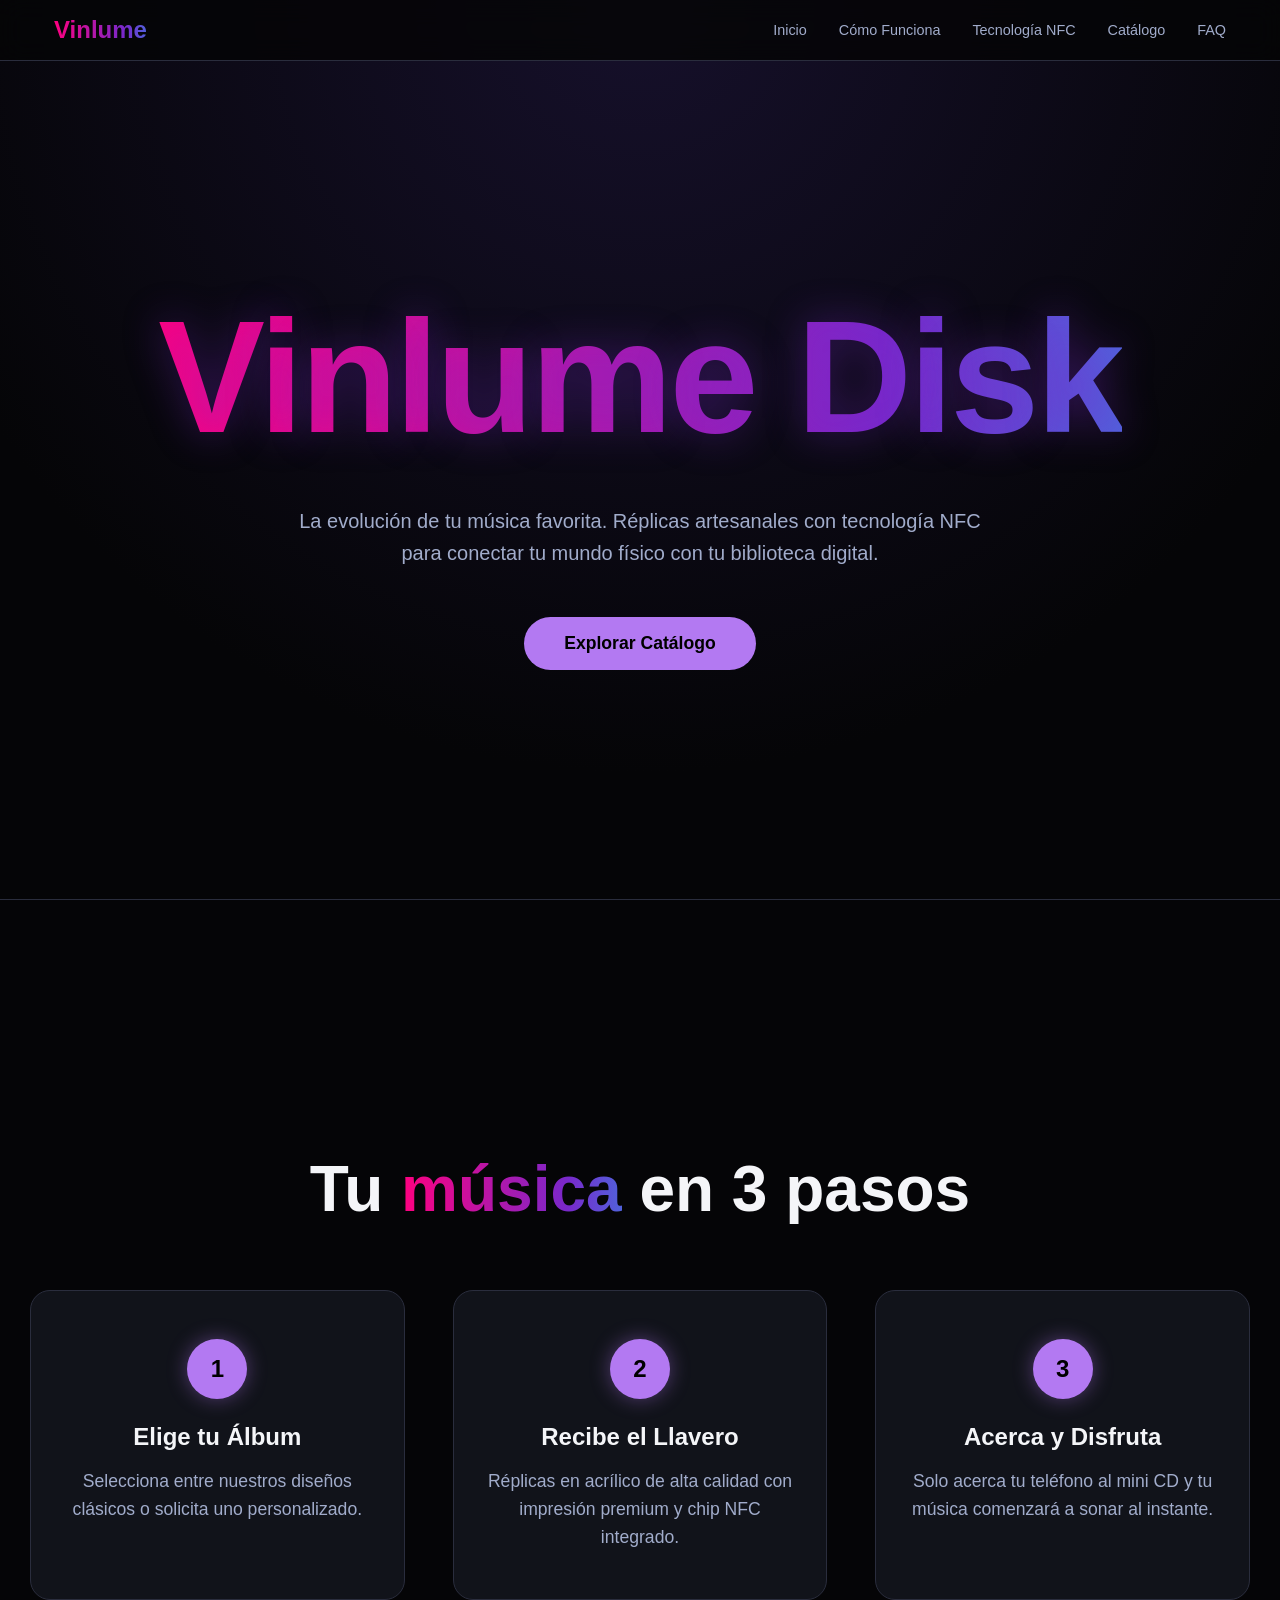
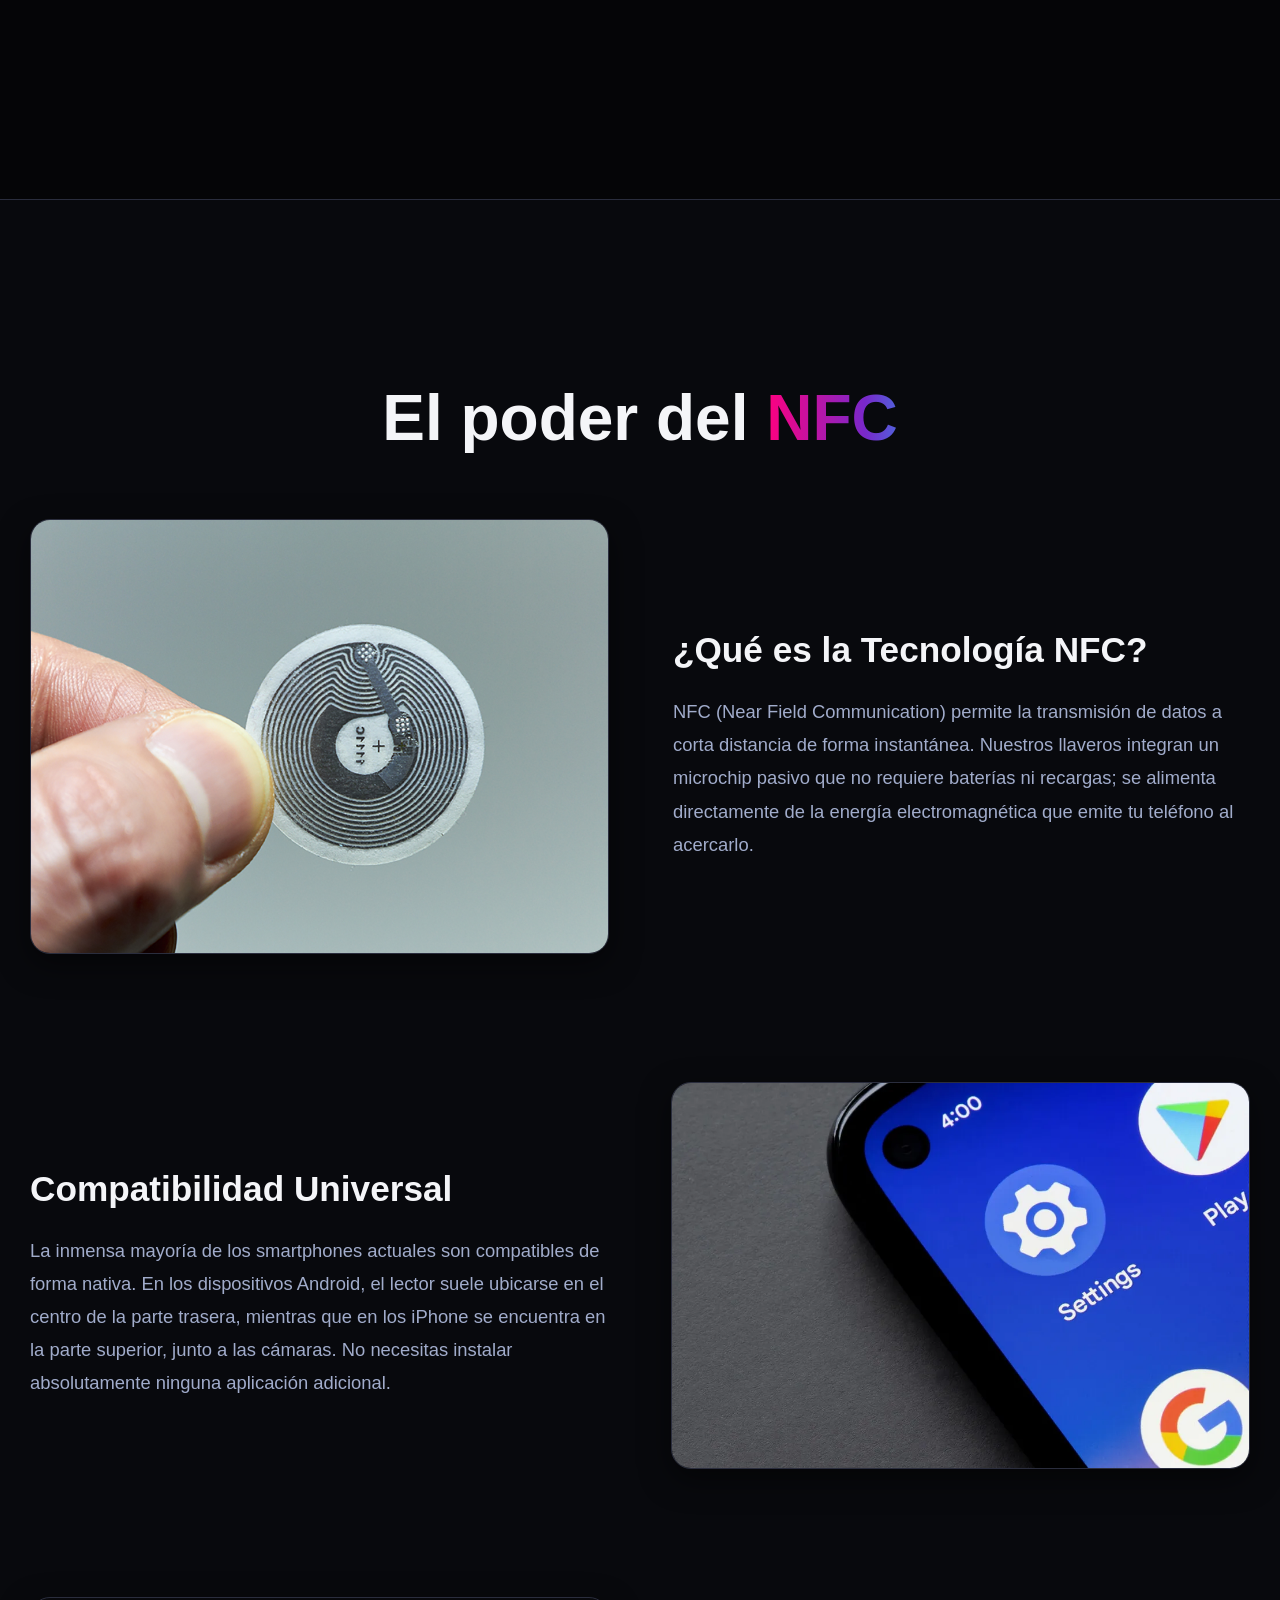
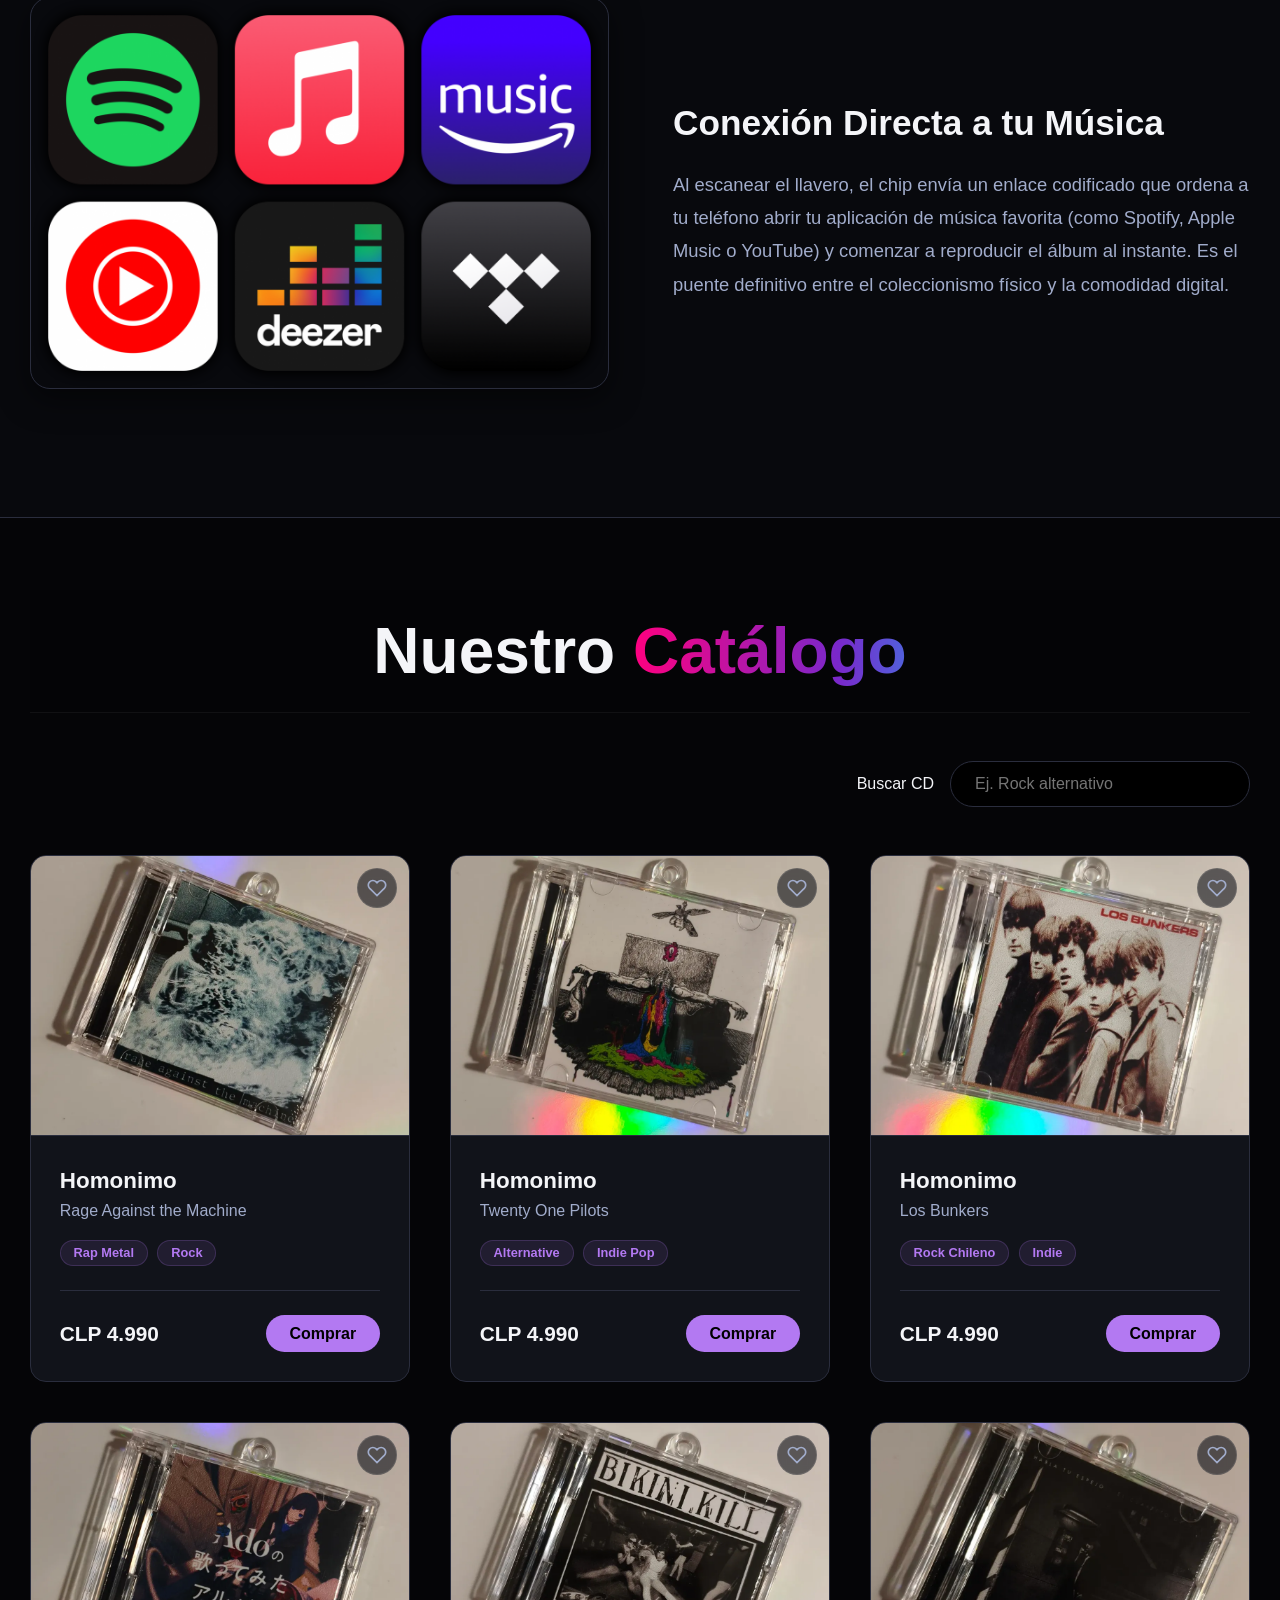
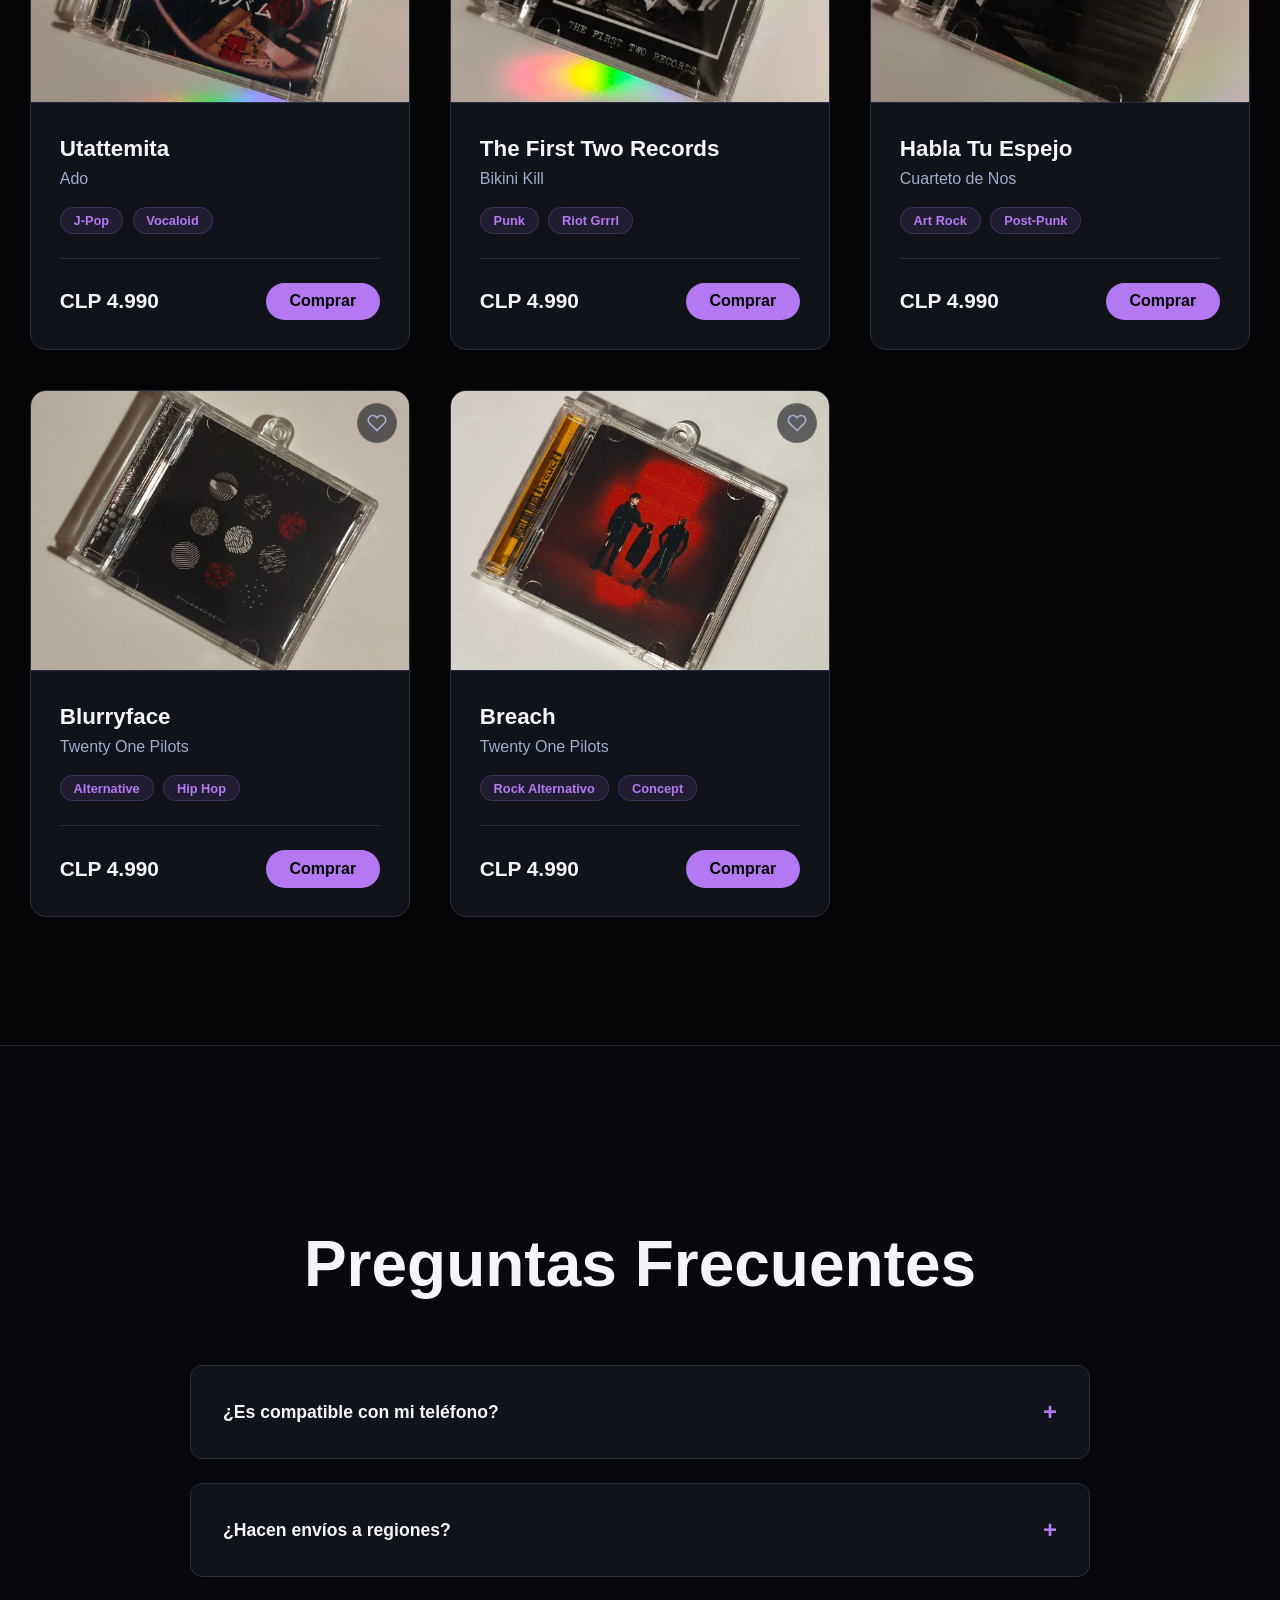
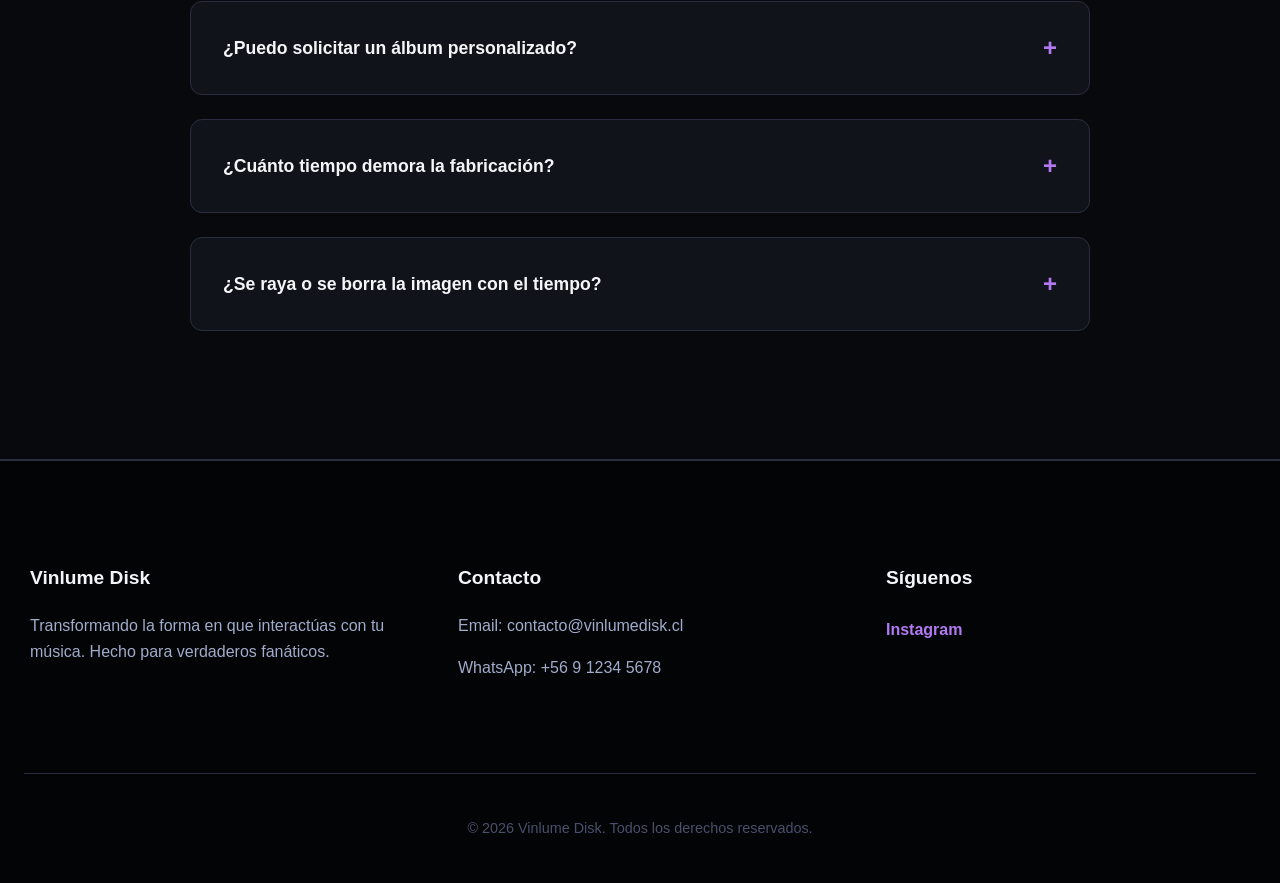
==== commit 760271a8: "Landing Page Vinlume v1.0 - optimizacion general del codigo" ====
--- a/index.html
+++ b/index.html
@@ -25,7 +25,7 @@
 
   <header class="hero" id="inicio">
     <div class="hero-inner">
-      <h1 class="holo-text">Vinlume Disk</h1>
+      <h1 class="holo-text mega-title">Vinlume Disk</h1>
       <p>La evolución de tu música favorita. Réplicas artesanales con tecnología NFC para conectar tu mundo físico con tu biblioteca digital.</p>
       <a href="#catalogo" class="btn">Explorar Catálogo</a>
     </div>
@@ -33,236 +33,246 @@
 
   <main>
     <section class="proceso-section" id="proceso">
-      <h2 class="section-title">Tu música en 3 pasos</h2>
-      <div class="proceso-grid">
-        <div class="proceso-step">
-          <div class="step-number">1</div>
-          <h3>Elige tu Álbum</h3>
-          <p>Selecciona entre nuestros diseños clásicos o solicita uno personalizado.</p>
-        </div>
-        <div class="proceso-step">
-          <div class="step-number">2</div>
-          <h3>Recibe el Llavero</h3>
-          <p>Réplicas en acrílico de alta calidad con impresión premium y chip NFC integrado.</p>
-        </div>
-        <div class="proceso-step">
-          <div class="step-number">3</div>
-          <h3>Acerca y Disfruta</h3>
-          <p>Solo acerca tu teléfono al mini CD y tu música comenzará a sonar al instante.</p>
+      <div class="section-content">
+        <h2 class="section-title">Tu <span class="holo-text">música</span> en 3 pasos</h2>
+        <div class="proceso-grid">
+          <div class="proceso-step">
+            <div class="step-number">1</div>
+            <h3>Elige tu Álbum</h3>
+            <p>Selecciona entre nuestros diseños clásicos o solicita uno personalizado.</p>
+          </div>
+          <div class="proceso-step">
+            <div class="step-number">2</div>
+            <h3>Recibe el Llavero</h3>
+            <p>Réplicas en acrílico de alta calidad con impresión premium y chip NFC integrado.</p>
+          </div>
+          <div class="proceso-step">
+            <div class="step-number">3</div>
+            <h3>Acerca y Disfruta</h3>
+            <p>Solo acerca tu teléfono al mini CD y tu música comenzará a sonar al instante.</p>
+          </div>
         </div>
       </div>
     </section>
 
     <section class="nfc-showcase" id="tecnologia">
-      <h2 class="section-title">El poder del NFC</h2>
-      
-      <div class="showcase-row">
-        <div class="showcase-img">
-          <img src="images/NFC/NFC-chip-compra-Tomas-Schantl.jpg" alt="Microchip NFC integrado" />
-        </div>
-        <div class="showcase-text">
-          <h3>¿Qué es la Tecnología NFC?</h3>
-          <p>NFC (Near Field Communication) permite la transmisión de datos a corta distancia de forma instantánea. Nuestros llaveros integran un microchip pasivo que no requiere baterías ni recargas; se alimenta directamente de la energía electromagnética que emite tu teléfono al acercarlo.</p>
-        </div>
-      </div>
-
-      <div class="showcase-row reverse">
-        <div class="showcase-img">
-          <img src="images/NFC/shutterstock_2125284209.webp" alt="Compatibilidad con Smartphone" />
-        </div>
-        <div class="showcase-text">
-          <h3>Compatibilidad Universal</h3>
-          <p>La inmensa mayoría de los smartphones actuales son compatibles de forma nativa. En los dispositivos Android, el lector suele ubicarse en el centro de la parte trasera, mientras que en los iPhone se encuentra en la parte superior, junto a las cámaras. No necesitas instalar absolutamente ninguna aplicación adicional.</p>
-        </div>
-      </div>
-
-      <div class="showcase-row">
-        <div class="showcase-img">
-          <img src="images/NFC/RouteNote-Stores-1280x866-1.png" alt="Conexión Directa a Música" />
-        </div>
-        <div class="showcase-text">
-          <h3>Conexión Directa a tu Música</h3>
-          <p>Al escanear el llavero, el chip envía un enlace codificado que ordena a tu teléfono abrir tu aplicación de música favorita (como Spotify, Apple Music o YouTube) y comenzar a reproducir el álbum al instante. Es el puente definitivo entre el coleccionismo físico y la comodidad digital.</p>
+      <div class="section-content">
+        <h2 class="section-title">El poder del <span class="holo-text">NFC</span></h2>
+        
+        <div class="showcase-row">
+          <div class="showcase-img">
+            <img src="images/NFC/NFCchip.jpg" alt="Microchip NFC integrado" />
+          </div>
+          <div class="showcase-text">
+            <h3>¿Qué es la Tecnología NFC?</h3>
+            <p>NFC (Near Field Communication) permite la transmisión de datos a corta distancia de forma instantánea. Nuestros llaveros integran un microchip pasivo que no requiere baterías ni recargas; se alimenta directamente de la energía electromagnética que emite tu teléfono al acercarlo.</p>
+          </div>
+        </div>
+
+        <div class="showcase-row reverse">
+          <div class="showcase-img">
+            <img src="images/NFC/Celular.webp" alt="Compatibilidad con Smartphone" />
+          </div>
+          <div class="showcase-text">
+            <h3>Compatibilidad Universal</h3>
+            <p>La inmensa mayoría de los smartphones actuales son compatibles de forma nativa. En los dispositivos Android, el lector suele ubicarse en el centro de la parte trasera, mientras que en los iPhone se encuentra en la parte superior, junto a las cámaras. No necesitas instalar absolutamente ninguna aplicación adicional.</p>
+          </div>
+        </div>
+
+        <div class="showcase-row">
+          <div class="showcase-img">
+            <img src="images/NFC/plataformasMS.png" alt="Conexión Directa a Música" />
+          </div>
+          <div class="showcase-text">
+            <h3>Conexión Directa a tu Música</h3>
+            <p>Al escanear el llavero, el chip envía un enlace codificado que ordena a tu teléfono abrir tu aplicación de música favorita (como Spotify, Apple Music o YouTube) y comenzar a reproducir el álbum al instante. Es el puente definitivo entre el coleccionismo físico y la comodidad digital.</p>
+          </div>
         </div>
       </div>
     </section>
 
-    <div class="catalogo" id="catalogo">
-      <section class="filtros" aria-label="filtros de catálogo">
-        <label for="buscar">Buscar CD</label>
-        <input id="buscar" type="search" placeholder="Ej. Rock alternativo" />
-      </section>
-
-      <section class="grid" role="list">
-        <article class="card holo-card" role="listitem">
-          <div class="card-image">
-            <img src="images/rage again the machine/homonimo/rageA.webp" alt="Rage Against the Machine" />
-            <button class="fav-btn" aria-label="Añadir a favoritos">
-              <svg viewBox="0 0 24 24" fill="none" stroke="currentColor" stroke-width="2"><path d="M20.84 4.61a5.5 5.5 0 0 0-7.78 0L12 5.67l-1.06-1.06a5.5 5.5 0 0 0-7.78 7.78l1.06 1.06L12 21.23l7.78-7.78 1.06-1.06a5.5 5.5 0 0 0 0-7.78z"></path></svg>
-            </button>
-          </div>
-          <div class="card-body">
-            <h2>Homonimo</h2>
-            <p class="artista">Rage Against the Machine</p>
-            <div class="tags"><span class="tag">Rap Metal</span><span class="tag">Rock</span></div>
-            <div class="card-footer">
-              <p class="precio">CLP 4.990</p>
-              <button class="btn buy-btn">Comprar</button>
-            </div>
-          </div>
-        </article>
-
-        <article class="card holo-card" role="listitem">
-          <div class="card-image">
-            <img src="images/top/homonimo/top1.webp" alt="Twenty One Pilots" />
-            <button class="fav-btn" aria-label="Añadir a favoritos">
-              <svg viewBox="0 0 24 24" fill="none" stroke="currentColor" stroke-width="2"><path d="M20.84 4.61a5.5 5.5 0 0 0-7.78 0L12 5.67l-1.06-1.06a5.5 5.5 0 0 0-7.78 7.78l1.06 1.06L12 21.23l7.78-7.78 1.06-1.06a5.5 5.5 0 0 0 0-7.78z"></path></svg>
-            </button>
-          </div>
-          <div class="card-body">
-            <h2>Homonimo</h2>
-            <p class="artista">Twenty One Pilots</p>
-            <div class="tags"><span class="tag">Alternative</span><span class="tag">Indie Pop</span></div>
-            <div class="card-footer">
-              <p class="precio">CLP 4.990</p>
-              <button class="btn buy-btn">Comprar</button>
-            </div>
-          </div>
-        </article>
-
-        <article class="card holo-card" role="listitem">
-          <div class="card-image">
-            <img src="images/los bunkers/homonimo/BK1.jpg" alt="Los Bunkers" />
-            <button class="fav-btn" aria-label="Añadir a favoritos">
-              <svg viewBox="0 0 24 24" fill="none" stroke="currentColor" stroke-width="2"><path d="M20.84 4.61a5.5 5.5 0 0 0-7.78 0L12 5.67l-1.06-1.06a5.5 5.5 0 0 0-7.78 7.78l1.06 1.06L12 21.23l7.78-7.78 1.06-1.06a5.5 5.5 0 0 0 0-7.78z"></path></svg>
-            </button>
-          </div>
-          <div class="card-body">
-            <h2>Homonimo</h2>
-            <p class="artista">Los Bunkers</p>
-            <div class="tags"><span class="tag">Rock Chileno</span><span class="tag">Indie</span></div>
-            <div class="card-footer">
-              <p class="precio">CLP 4.990</p>
-              <button class="btn buy-btn">Comprar</button>
-            </div>
-          </div>
-        </article>
-
-        <article class="card holo-card" role="listitem">
-          <div class="card-image">
-            <img src="images/Ado/utattemita/ado1.jpg" alt="Ado - Utattemita" />
-            <button class="fav-btn" aria-label="Añadir a favoritos">
-              <svg viewBox="0 0 24 24" fill="none" stroke="currentColor" stroke-width="2"><path d="M20.84 4.61a5.5 5.5 0 0 0-7.78 0L12 5.67l-1.06-1.06a5.5 5.5 0 0 0-7.78 7.78l1.06 1.06L12 21.23l7.78-7.78 1.06-1.06a5.5 5.5 0 0 0 0-7.78z"></path></svg>
-            </button>
-          </div>
-          <div class="card-body">
-            <h2>Utattemita</h2>
-            <p class="artista">Ado</p>
-            <div class="tags"><span class="tag">J-Pop</span><span class="tag">Vocaloid</span></div>
-            <div class="card-footer">
-              <p class="precio">CLP 4.990</p>
-              <button class="btn buy-btn">Comprar</button>
-            </div>
-          </div>
-        </article>
-
-        <article class="card holo-card" role="listitem">
-          <div class="card-image">
-            <img src="images/bikini kill/The First two records/The First1.webp" alt="Bikini Kill" />
-            <button class="fav-btn" aria-label="Añadir a favoritos">
-              <svg viewBox="0 0 24 24" fill="none" stroke="currentColor" stroke-width="2"><path d="M20.84 4.61a5.5 5.5 0 0 0-7.78 0L12 5.67l-1.06-1.06a5.5 5.5 0 0 0-7.78 7.78l1.06 1.06L12 21.23l7.78-7.78 1.06-1.06a5.5 5.5 0 0 0 0-7.78z"></path></svg>
-            </button>
-          </div>
-          <div class="card-body">
-            <h2>The First Two Records</h2>
-            <p class="artista">Bikini Kill</p>
-            <div class="tags"><span class="tag">Punk</span><span class="tag">Riot Grrrl</span></div>
-            <div class="card-footer">
-              <p class="precio">CLP 4.990</p>
-              <button class="btn buy-btn">Comprar</button>
-            </div>
-          </div>
-        </article>
-
-        <article class="card holo-card" role="listitem">
-          <div class="card-image">
-            <img src="images/cuarteto de nos/habla tu espejo/1.jpg" alt="Cuarteto de Nos" />
-            <button class="fav-btn" aria-label="Añadir a favoritos">
-              <svg viewBox="0 0 24 24" fill="none" stroke="currentColor" stroke-width="2"><path d="M20.84 4.61a5.5 5.5 0 0 0-7.78 0L12 5.67l-1.06-1.06a5.5 5.5 0 0 0-7.78 7.78l1.06 1.06L12 21.23l7.78-7.78 1.06-1.06a5.5 5.5 0 0 0 0-7.78z"></path></svg>
-            </button>
-          </div>
-          <div class="card-body">
-            <h2>Habla Tu Espejo</h2>
-            <p class="artista">Cuarteto de Nos</p>
-            <div class="tags"><span class="tag">Art Rock</span><span class="tag">Post-Punk</span></div>
-            <div class="card-footer">
-              <p class="precio">CLP 4.990</p>
-              <button class="btn buy-btn">Comprar</button>
-            </div>
-          </div>
-        </article>
-
-        <article class="card holo-card" role="listitem">
-          <div class="card-image">
-            <img src="images/top/blurryface/blurry1.jpg" alt="Twenty One Pilots - Blurryface" />
-            <button class="fav-btn" aria-label="Añadir a favoritos">
-              <svg viewBox="0 0 24 24" fill="none" stroke="currentColor" stroke-width="2"><path d="M20.84 4.61a5.5 5.5 0 0 0-7.78 0L12 5.67l-1.06-1.06a5.5 5.5 0 0 0-7.78 7.78l1.06 1.06L12 21.23l7.78-7.78 1.06-1.06a5.5 5.5 0 0 0 0-7.78z"></path></svg>
-            </button>
-          </div>
-          <div class="card-body">
-            <h2>Blurryface</h2>
-            <p class="artista">Twenty One Pilots</p>
-            <div class="tags"><span class="tag">Alternative</span><span class="tag">Hip Hop</span></div>
-            <div class="card-footer">
-              <p class="precio">CLP 4.990</p>
-              <button class="btn buy-btn">Comprar</button>
-            </div>
-          </div>
-        </article>
-
-        <article class="card holo-card" role="listitem">
-          <div class="card-image">
-            <img src="images/top/breach/breach1.jpg" alt="Twenty One Pilots - Breach" />
-            <button class="fav-btn" aria-label="Añadir a favoritos">
-              <svg viewBox="0 0 24 24" fill="none" stroke="currentColor" stroke-width="2"><path d="M20.84 4.61a5.5 5.5 0 0 0-7.78 0L12 5.67l-1.06-1.06a5.5 5.5 0 0 0-7.78 7.78l1.06 1.06L12 21.23l7.78-7.78 1.06-1.06a5.5 5.5 0 0 0 0-7.78z"></path></svg>
-            </button>
-          </div>
-          <div class="card-body">
-            <h2>Breach</h2>
-            <p class="artista">Twenty One Pilots</p>
-            <div class="tags"><span class="tag">Rock Alternativo</span><span class="tag">Concept</span></div>
-            <div class="card-footer">
-              <p class="precio">CLP 4.990</p>
-              <button class="btn buy-btn">Comprar</button>
-            </div>
-          </div>
-        </article>
-      </section>
-    </div>
+    <section class="catalogo" id="catalogo">
+      <div class="section-content">
+        <h2 class="section-title sticky-title">Nuestro <span class="holo-text">Catálogo</span></h2>
+        
+        <div class="filtros" aria-label="filtros de catálogo">
+          <label for="buscar">Buscar CD</label>
+          <input id="buscar" type="search" placeholder="Ej. Rock alternativo" />
+        </div>
+
+        <div class="grid" role="list">
+          <article class="card holo-card" role="listitem">
+            <div class="card-image">
+              <img src="images/rage again the machine/homonimo/rageA.webp" alt="Rage Against the Machine" />
+              <button class="fav-btn" aria-label="Añadir a favoritos">
+                <svg viewBox="0 0 24 24" fill="none" stroke="currentColor" stroke-width="2"><path d="M20.84 4.61a5.5 5.5 0 0 0-7.78 0L12 5.67l-1.06-1.06a5.5 5.5 0 0 0-7.78 7.78l1.06 1.06L12 21.23l7.78-7.78 1.06-1.06a5.5 5.5 0 0 0 0-7.78z"></path></svg>
+              </button>
+            </div>
+            <div class="card-body">
+              <h2>Homonimo</h2>
+              <p class="artista">Rage Against the Machine</p>
+              <div class="tags"><span class="tag">Rap Metal</span><span class="tag">Rock</span></div>
+              <div class="card-footer">
+                <p class="precio">CLP 4.990</p>
+                <button class="btn buy-btn">Comprar</button>
+              </div>
+            </div>
+          </article>
+
+          <article class="card holo-card" role="listitem">
+            <div class="card-image">
+              <img src="images/top/homonimo/top1.webp" alt="Twenty One Pilots" />
+              <button class="fav-btn" aria-label="Añadir a favoritos">
+                <svg viewBox="0 0 24 24" fill="none" stroke="currentColor" stroke-width="2"><path d="M20.84 4.61a5.5 5.5 0 0 0-7.78 0L12 5.67l-1.06-1.06a5.5 5.5 0 0 0-7.78 7.78l1.06 1.06L12 21.23l7.78-7.78 1.06-1.06a5.5 5.5 0 0 0 0-7.78z"></path></svg>
+              </button>
+            </div>
+            <div class="card-body">
+              <h2>Homonimo</h2>
+              <p class="artista">Twenty One Pilots</p>
+              <div class="tags"><span class="tag">Alternative</span><span class="tag">Indie Pop</span></div>
+              <div class="card-footer">
+                <p class="precio">CLP 4.990</p>
+                <button class="btn buy-btn">Comprar</button>
+              </div>
+            </div>
+          </article>
+
+          <article class="card holo-card" role="listitem">
+            <div class="card-image">
+              <img src="images/los bunkers/homonimo/BK1.jpg" alt="Los Bunkers" />
+              <button class="fav-btn" aria-label="Añadir a favoritos">
+                <svg viewBox="0 0 24 24" fill="none" stroke="currentColor" stroke-width="2"><path d="M20.84 4.61a5.5 5.5 0 0 0-7.78 0L12 5.67l-1.06-1.06a5.5 5.5 0 0 0-7.78 7.78l1.06 1.06L12 21.23l7.78-7.78 1.06-1.06a5.5 5.5 0 0 0 0-7.78z"></path></svg>
+              </button>
+            </div>
+            <div class="card-body">
+              <h2>Homonimo</h2>
+              <p class="artista">Los Bunkers</p>
+              <div class="tags"><span class="tag">Rock Chileno</span><span class="tag">Indie</span></div>
+              <div class="card-footer">
+                <p class="precio">CLP 4.990</p>
+                <button class="btn buy-btn">Comprar</button>
+              </div>
+            </div>
+          </article>
+
+          <article class="card holo-card" role="listitem">
+            <div class="card-image">
+              <img src="images/Ado/utattemita/ado1.jpg" alt="Ado - Utattemita" />
+              <button class="fav-btn" aria-label="Añadir a favoritos">
+                <svg viewBox="0 0 24 24" fill="none" stroke="currentColor" stroke-width="2"><path d="M20.84 4.61a5.5 5.5 0 0 0-7.78 0L12 5.67l-1.06-1.06a5.5 5.5 0 0 0-7.78 7.78l1.06 1.06L12 21.23l7.78-7.78 1.06-1.06a5.5 5.5 0 0 0 0-7.78z"></path></svg>
+              </button>
+            </div>
+            <div class="card-body">
+              <h2>Utattemita</h2>
+              <p class="artista">Ado</p>
+              <div class="tags"><span class="tag">J-Pop</span><span class="tag">Vocaloid</span></div>
+              <div class="card-footer">
+                <p class="precio">CLP 4.990</p>
+                <button class="btn buy-btn">Comprar</button>
+              </div>
+            </div>
+          </article>
+
+          <article class="card holo-card" role="listitem">
+            <div class="card-image">
+              <img src="images/bikini kill/The First two records/The First1.webp" alt="Bikini Kill" />
+              <button class="fav-btn" aria-label="Añadir a favoritos">
+                <svg viewBox="0 0 24 24" fill="none" stroke="currentColor" stroke-width="2"><path d="M20.84 4.61a5.5 5.5 0 0 0-7.78 0L12 5.67l-1.06-1.06a5.5 5.5 0 0 0-7.78 7.78l1.06 1.06L12 21.23l7.78-7.78 1.06-1.06a5.5 5.5 0 0 0 0-7.78z"></path></svg>
+              </button>
+            </div>
+            <div class="card-body">
+              <h2>The First Two Records</h2>
+              <p class="artista">Bikini Kill</p>
+              <div class="tags"><span class="tag">Punk</span><span class="tag">Riot Grrrl</span></div>
+              <div class="card-footer">
+                <p class="precio">CLP 4.990</p>
+                <button class="btn buy-btn">Comprar</button>
+              </div>
+            </div>
+          </article>
+
+          <article class="card holo-card" role="listitem">
+            <div class="card-image">
+              <img src="images/cuarteto de nos/habla tu espejo/1.jpg" alt="Cuarteto de Nos" />
+              <button class="fav-btn" aria-label="Añadir a favoritos">
+                <svg viewBox="0 0 24 24" fill="none" stroke="currentColor" stroke-width="2"><path d="M20.84 4.61a5.5 5.5 0 0 0-7.78 0L12 5.67l-1.06-1.06a5.5 5.5 0 0 0-7.78 7.78l1.06 1.06L12 21.23l7.78-7.78 1.06-1.06a5.5 5.5 0 0 0 0-7.78z"></path></svg>
+              </button>
+            </div>
+            <div class="card-body">
+              <h2>Habla Tu Espejo</h2>
+              <p class="artista">Cuarteto de Nos</p>
+              <div class="tags"><span class="tag">Art Rock</span><span class="tag">Post-Punk</span></div>
+              <div class="card-footer">
+                <p class="precio">CLP 4.990</p>
+                <button class="btn buy-btn">Comprar</button>
+              </div>
+            </div>
+          </article>
+
+          <article class="card holo-card" role="listitem">
+            <div class="card-image">
+              <img src="images/top/blurryface/blurry1.jpg" alt="Twenty One Pilots - Blurryface" />
+              <button class="fav-btn" aria-label="Añadir a favoritos">
+                <svg viewBox="0 0 24 24" fill="none" stroke="currentColor" stroke-width="2"><path d="M20.84 4.61a5.5 5.5 0 0 0-7.78 0L12 5.67l-1.06-1.06a5.5 5.5 0 0 0-7.78 7.78l1.06 1.06L12 21.23l7.78-7.78 1.06-1.06a5.5 5.5 0 0 0 0-7.78z"></path></svg>
+              </button>
+            </div>
+            <div class="card-body">
+              <h2>Blurryface</h2>
+              <p class="artista">Twenty One Pilots</p>
+              <div class="tags"><span class="tag">Alternative</span><span class="tag">Hip Hop</span></div>
+              <div class="card-footer">
+                <p class="precio">CLP 4.990</p>
+                <button class="btn buy-btn">Comprar</button>
+              </div>
+            </div>
+          </article>
+
+          <article class="card holo-card" role="listitem">
+            <div class="card-image">
+              <img src="images/top/breach/breach1.jpg" alt="Twenty One Pilots - Breach" />
+              <button class="fav-btn" aria-label="Añadir a favoritos">
+                <svg viewBox="0 0 24 24" fill="none" stroke="currentColor" stroke-width="2"><path d="M20.84 4.61a5.5 5.5 0 0 0-7.78 0L12 5.67l-1.06-1.06a5.5 5.5 0 0 0-7.78 7.78l1.06 1.06L12 21.23l7.78-7.78 1.06-1.06a5.5 5.5 0 0 0 0-7.78z"></path></svg>
+              </button>
+            </div>
+            <div class="card-body">
+              <h2>Breach</h2>
+              <p class="artista">Twenty One Pilots</p>
+              <div class="tags"><span class="tag">Rock Alternativo</span><span class="tag">Concept</span></div>
+              <div class="card-footer">
+                <p class="precio">CLP 4.990</p>
+                <button class="btn buy-btn">Comprar</button>
+              </div>
+            </div>
+          </article>
+        </div>
+      </div>
+    </section>
 
     <section class="faq-section" id="faq">
-      <h2 class="section-title">Preguntas Frecuentes</h2>
-      <div class="faq-container">
-        <details class="faq-item">
-          <summary>¿Es compatible con mi teléfono?</summary>
-          <p>Sí, la mayoría de los smartphones modernos (iPhone 7 en adelante y casi todos los Android con NFC) son compatibles sin necesidad de apps adicionales.</p>
-        </details>
-        <details class="faq-item">
-          <summary>¿Hacen envíos a regiones?</summary>
-          <p>Realizamos envíos a todo Chile a través de Starken o Chilexpress, con seguimiento en tiempo real.</p>
-        </details>
-        <details class="faq-item">
-          <summary>¿Puedo solicitar un álbum personalizado?</summary>
-          <p>¡Absolutamente! Si tu álbum, playlist o artista favorito no está en nuestro catálogo, escríbenos por Instagram o WhatsApp y fabricaremos uno exclusivo para ti.</p>
-        </details>
-        <details class="faq-item">
-          <summary>¿Cuánto tiempo demora la fabricación?</summary>
-          <p>Los pedidos personalizados toman entre 3 a 5 días hábiles de producción antes de ser despachados.</p>
-        </details>
-        <details class="faq-item">
-          <summary>¿Se raya o se borra la imagen con el tiempo?</summary>
-          <p>No, la impresión está encapsulada dentro del acrílico de alta durabilidad, por lo que la imagen está protegida de rayones y del desgaste por el uso diario.</p>
-        </details>
+      <div class="section-content">
+        <h2 class="section-title">Preguntas Frecuentes</h2>
+        <div class="faq-container">
+          <details class="faq-item">
+            <summary>¿Es compatible con mi teléfono?</summary>
+            <p>Sí, la mayoría de los smartphones modernos (iPhone 7 en adelante y casi todos los Android con NFC) son compatibles sin necesidad de apps adicionales.</p>
+          </details>
+          <details class="faq-item">
+            <summary>¿Hacen envíos a regiones?</summary>
+            <p>Realizamos envíos a todo Chile a través de Starken o Chilexpress, con seguimiento en tiempo real.</p>
+          </details>
+          <details class="faq-item">
+            <summary>¿Puedo solicitar un álbum personalizado?</summary>
+            <p>¡Absolutamente! Si tu álbum, playlist o artista favorito no está en nuestro catálogo, escríbenos por Instagram o WhatsApp y fabricaremos uno exclusivo para ti.</p>
+          </details>
+          <details class="faq-item">
+            <summary>¿Cuánto tiempo demora la fabricación?</summary>
+            <p>Los pedidos personalizados toman entre 3 a 5 días hábiles de producción antes de ser despachados.</p>
+          </details>
+          <details class="faq-item">
+            <summary>¿Se raya o se borra la imagen con el tiempo?</summary>
+            <p>No, la impresión está encapsulada dentro del acrílico de alta durabilidad, por lo que la imagen está protegida de rayones y del desgaste por el uso diario.</p>
+          </details>
+        </div>
       </div>
     </section>
   </main>
--- a/style.css
+++ b/style.css
@@ -1,4 +1,4 @@
-﻿/* --- VARIABLES Y CONFIGURACIÓN BASE --- */
+﻿
 :root {
   --bg-color: #050507;
   --panel-bg: #11131a;
@@ -24,10 +24,10 @@
   100% { background-position: 0% 50%; }
 }
 
-/* --- BARRA DE NAVEGACIÓN --- */
 .navbar {
-  position: sticky;
+  position: fixed;
   top: 0;
+  width: 100%;
   background: rgba(5, 5, 7, 0.85);
   backdrop-filter: blur(12px);
   -webkit-backdrop-filter: blur(12px);
@@ -50,10 +50,78 @@
 .nav-links a { color: var(--muted); text-decoration: none; font-size: 0.9rem; font-weight: 500; transition: color 0.3s; }
 .nav-links a:hover { color: var(--accent); }
 
+/* --- DIVISIONES DE SECCIONES (SCROLL INFINITO & ENCUADRE) --- */
+/* CORRECCIÓN: Solo afecta a los section hijos directos de main */
+main > section {
+  min-height: 100vh;
+  display: flex;
+  flex-direction: column;
+  justify-content: center; /* Centrado vertical general */
+  padding: 8rem 1.5rem;
+  border-bottom: 1px solid var(--border-color);
+}
+
+/* Alternancia de fondos para distinguir secciones */
+.proceso-section { background: var(--bg-color); }
+.nfc-showcase { background: #08090d; }
+.faq-section { background: #08090d; min-height: 80vh; }
+
+.catalogo { 
+  background: var(--bg-color); 
+  justify-content: flex-start; /* Alinea al inicio, no al centro */
+  padding-top: 6rem; /* Deja un espacio natural sin huecos excesivos */
+}
+
+.section-content {
+  max-width: 1220px;
+  margin: 0 auto;
+  width: 100%;
+}
+
+/* Título de cada sección */
+.section-title { 
+  text-align: center; 
+  font-size: clamp(2.5rem, 5vw, 4rem); 
+  margin-bottom: 4rem; 
+  font-weight: 800;
+  color: var(--contrast);
+}
+
+/* --- TÍTULO CLAVADO (STICKY) --- */
+.sticky-title {
+  position: sticky;
+  top: 65px; /* Se queda pegado justo debajo de la barra de navegación */
+  z-index: 50; /* Por encima de las tarjetas de CDs */
+  background: rgba(5, 5, 7, 0.95);
+  backdrop-filter: blur(8px);
+  -webkit-backdrop-filter: blur(8px);
+  padding: 1.5rem 0;
+  margin-bottom: 3rem; /* Espacio modificado para empujar los filtros correctamente */
+  margin-top: -1.5rem;
+  border-bottom: 1px solid rgba(255, 255, 255, 0.05);
+}
+
 /* --- HERO SECTION --- */
-.hero { text-align: center; border-bottom: 1px solid var(--border-color); background: radial-gradient(circle at top center, #16102b 0%, var(--bg-color) 70%); }
-.hero-inner { padding: 6rem 1rem; }
-.hero h1 { margin: 0; font-size: 3.5rem; letter-spacing: 0.05em; }
+.hero { 
+  min-height: 100vh; 
+  display: flex;
+  align-items: center;
+  justify-content: center;
+  text-align: center; 
+  border-bottom: 1px solid var(--border-color); 
+  background: radial-gradient(circle at top center, #16102b 0%, var(--bg-color) 70%); 
+  padding-top: 60px; /* Compensa el navbar fijo */
+}
+.hero-inner { padding: 2rem 1rem; }
+
+.mega-title { 
+  margin: 0; 
+  font-size: clamp(5rem, 15vw, 10rem); 
+  letter-spacing: -0.02em; 
+  line-height: 1.1;
+  margin-bottom: 1rem;
+}
+
 .holo-text {
   background: linear-gradient(90deg, #ff007f, #7928ca, #00d4ff, #42ff7b, #ff007f);
   background-size: 300% auto;
@@ -61,91 +129,45 @@
   -webkit-background-clip: text;
   background-clip: text;
   animation: holo-gradient 5s linear infinite;
-  text-shadow: 0 0 20px rgba(121, 40, 202, 0.3);
-}
-.hero p { margin: 1.5rem auto 2rem; max-width: 600px; color: var(--muted); font-size: 1.1rem; line-height: 1.6; }
+  display: inline-block; 
+}
+
+h1.holo-text { text-shadow: 0 0 40px rgba(121, 40, 202, 0.4); }
+
+.hero p { margin: 1.5rem auto 3rem; max-width: 700px; color: var(--muted); font-size: 1.25rem; line-height: 1.6; }
 
 /* --- SECCIÓN PROCESO --- */
-.proceso-section { max-width: 1220px; margin: 5rem auto; padding: 0 1.5rem; }
-.section-title { text-align: center; font-size: 2.2rem; margin-bottom: 3.5rem; background: linear-gradient(90deg, #fff, var(--muted)); -webkit-background-clip: text; background-clip: text; color: transparent; }
-.proceso-grid { display: grid; grid-template-columns: repeat(auto-fit, minmax(280px, 1fr)); gap: 2rem; }
-.proceso-step { text-align: center; padding: 2.5rem 2rem; background: var(--panel-bg); border-radius: 20px; border: 1px solid var(--border-color); transition: transform 0.3s ease; }
+.proceso-grid { display: grid; grid-template-columns: repeat(auto-fit, minmax(300px, 1fr)); gap: 3rem; }
+.proceso-step { text-align: center; padding: 3rem 2rem; background: var(--panel-bg); border-radius: 20px; border: 1px solid var(--border-color); transition: transform 0.3s ease; }
 .proceso-step:hover { transform: translateY(-5px); border-color: var(--accent); }
-.step-number { width: 55px; height: 55px; background: var(--accent); color: #000; border-radius: 50%; display: flex; align-items: center; justify-content: center; margin: 0 auto 1.5rem; font-weight: 800; font-size: 1.3rem; box-shadow: 0 0 20px rgba(179, 121, 242, 0.4); }
-.proceso-step h3 { margin-bottom: 1rem; color: var(--contrast); }
-.proceso-step p { color: var(--muted); line-height: 1.6; margin: 0; }
-
-/* --- NUEVA SECCIÓN NFC SHOWCASE (ZIG-ZAG) --- */
-.nfc-showcase {
-  max-width: 1220px;
-  margin: 6rem auto;
-  padding: 0 1.5rem;
-}
-
-.showcase-row {
-  display: flex;
-  align-items: center;
-  gap: 4rem;
-  margin-bottom: 6rem;
-}
-
-.showcase-row.reverse {
-  flex-direction: row-reverse;
-}
-
-.showcase-img {
-  flex: 1;
-  border-radius: 20px;
-  overflow: hidden;
-  border: 1px solid var(--border-color);
-  box-shadow: 0 10px 30px rgba(0,0,0,0.5);
-}
-
-.showcase-img img {
-  width: 100%;
-  height: 100%;
-  object-fit: cover;
-  display: block;
-  transition: transform 0.5s ease;
-}
-
-.showcase-img:hover img {
-  transform: scale(1.05);
-}
-
-.showcase-text {
-  flex: 1;
-}
-
-.showcase-text h3 {
-  font-size: 2rem;
-  color: var(--contrast);
-  margin-bottom: 1.5rem;
-  line-height: 1.2;
-}
-
-.showcase-text p {
-  color: var(--muted);
-  line-height: 1.7;
-  font-size: 1.1rem;
-}
+.step-number { width: 60px; height: 60px; background: var(--accent); color: #000; border-radius: 50%; display: flex; align-items: center; justify-content: center; margin: 0 auto 1.5rem; font-weight: 800; font-size: 1.5rem; box-shadow: 0 0 20px rgba(179, 121, 242, 0.4); }
+.proceso-step h3 { margin-bottom: 1rem; color: var(--contrast); font-size: 1.5rem; }
+.proceso-step p { color: var(--muted); line-height: 1.6; margin: 0; font-size: 1.1rem; }
+
+/* --- SECCIÓN NFC SHOWCASE (ZIG-ZAG) --- */
+.showcase-row { display: flex; align-items: center; gap: 4rem; margin-bottom: 8rem; }
+.showcase-row:last-child { margin-bottom: 0; }
+.showcase-row.reverse { flex-direction: row-reverse; }
+
+.showcase-img { flex: 1; border-radius: 20px; overflow: hidden; border: 1px solid var(--border-color); box-shadow: 0 10px 30px rgba(0,0,0,0.5); }
+.showcase-img img { width: 100%; height: 100%; object-fit: cover; display: block; transition: transform 0.5s ease; }
+.showcase-img:hover img { transform: scale(1.05); }
+
+.showcase-text { flex: 1; }
+.showcase-text h3 { font-size: 2.2rem; color: var(--contrast); margin-bottom: 1.5rem; line-height: 1.2; }
+.showcase-text p { color: var(--muted); line-height: 1.8; font-size: 1.15rem; }
 
 @media (max-width: 900px) {
   .showcase-row, 
-  .showcase-row.reverse {
-    flex-direction: column;
-    gap: 2rem;
-    text-align: center;
-  }
+  .showcase-row.reverse { flex-direction: column; gap: 3rem; text-align: center; margin-bottom: 5rem; }
 }
 
 /* --- CATÁLOGO UNIFICADO --- */
-.catalogo { max-width: 1220px; margin: 5rem auto; padding: 0 1.5rem; }
-.filtros { display: flex; justify-content: flex-end; align-items: center; gap: 1rem; margin-bottom: 2.5rem; }
-.filtros input { padding: 0.7rem 1.2rem; border-radius: 999px; border: 1px solid var(--border-color); background: var(--bg-color); color: var(--contrast); width: 280px; transition: all 0.3s ease; }
+.filtros { display: flex; justify-content: flex-end; align-items: center; gap: 1rem; margin-bottom: 3rem; }
+.filtros input { padding: 0.8rem 1.5rem; border-radius: 999px; border: 1px solid var(--border-color); background: #000; color: var(--contrast); width: 300px; transition: all 0.3s ease; font-size: 1rem; }
 .filtros input:focus { outline: none; border-color: var(--accent); box-shadow: 0 0 15px rgba(157, 78, 221, 0.2); }
 
-.grid { display: grid; gap: 2rem; grid-template-columns: repeat(auto-fit, minmax(280px, 1fr)); }
+.grid { display: grid; gap: 2.5rem; grid-template-columns: repeat(auto-fit, minmax(280px, 1fr)); }
 
 .holo-card { position: relative; border-radius: 16px; background: var(--panel-bg); z-index: 1; transition: transform 0.3s ease; }
 .holo-card::before { content: ""; position: absolute; inset: -2px; border-radius: 18px; background: linear-gradient(90deg, #ff007f, #7928ca, #00d4ff, #42ff7b, #ffff00, #ff007f); background-size: 300% auto; z-index: -1; opacity: 0; transition: opacity 0.3s ease; animation: holo-gradient 4s linear infinite; }
@@ -157,47 +179,47 @@
 .card-image img { width: 100%; height: 280px; object-fit: cover; border-bottom: 1px solid var(--border-color); }
 
 /* Botón de Favorito */
-.fav-btn { position: absolute; top: 12px; right: 12px; background: rgba(17, 19, 26, 0.6); border: 1px solid rgba(255, 255, 255, 0.1); border-radius: 50%; width: 36px; height: 36px; display: flex; align-items: center; justify-content: center; cursor: pointer; color: var(--muted); backdrop-filter: blur(4px); -webkit-backdrop-filter: blur(4px); transition: all 0.3s ease; z-index: 2; }
+.fav-btn { position: absolute; top: 12px; right: 12px; background: rgba(17, 19, 26, 0.6); border: 1px solid rgba(255, 255, 255, 0.1); border-radius: 50%; width: 40px; height: 40px; display: flex; align-items: center; justify-content: center; cursor: pointer; color: var(--muted); backdrop-filter: blur(4px); -webkit-backdrop-filter: blur(4px); transition: all 0.3s ease; z-index: 2; }
 .fav-btn:hover { transform: scale(1.1); color: var(--accent); border-color: var(--accent); }
-.fav-btn svg { width: 18px; height: 18px; transition: fill 0.3s ease, color 0.3s ease; }
+.fav-btn svg { width: 20px; height: 20px; transition: fill 0.3s ease, color 0.3s ease; }
 .fav-btn.active svg { fill: var(--accent); color: var(--accent); }
 
 /* Cuerpo de la tarjeta */
-.card-body { padding: 1.5rem; flex-grow: 1; display: flex; flex-direction: column; }
-.card-body h2 { margin: 0; font-size: 1.25rem; }
-.artista { margin: 0.4rem 0 1rem; color: var(--muted); }
+.card-body { padding: 1.8rem; flex-grow: 1; display: flex; flex-direction: column; }
+.card-body h2 { margin: 0; font-size: 1.4rem; }
+.artista { margin: 0.5rem 0 1.2rem; color: var(--muted); font-size: 1rem; }
 
 /* Etiquetas de Género */
-.tags { display: flex; gap: 0.5rem; margin-bottom: 1.2rem; flex-wrap: wrap; }
-.tag { font-size: 0.75rem; font-weight: 600; padding: 0.2rem 0.6rem; background: rgba(179, 121, 242, 0.1); color: var(--accent); border-radius: 999px; border: 1px solid rgba(179, 121, 242, 0.2); }
+.tags { display: flex; gap: 0.6rem; margin-bottom: 1.5rem; flex-wrap: wrap; }
+.tag { font-size: 0.8rem; font-weight: 600; padding: 0.3rem 0.8rem; background: rgba(179, 121, 242, 0.1); color: var(--accent); border-radius: 999px; border: 1px solid rgba(179, 121, 242, 0.2); }
 
 /* Footer de la tarjeta */
-.card-footer { display: flex; justify-content: space-between; align-items: center; margin-top: auto; padding-top: 1rem; border-top: 1px solid var(--border-color); }
-.precio { margin: 0; font-weight: 800; color: var(--contrast); font-size: 1.2rem; }
+.card-footer { display: flex; justify-content: space-between; align-items: center; margin-top: auto; padding-top: 1.5rem; border-top: 1px solid var(--border-color); }
+.precio { margin: 0; font-weight: 800; color: var(--contrast); font-size: 1.3rem; }
 
 /* Botones */
-.btn { display: inline-block; padding: 0.8rem 2rem; border-radius: 999px; background: var(--accent); color: #000; font-weight: 700; text-decoration: none; transition: all 0.3s ease; border: none; cursor: pointer; }
+.btn { display: inline-block; padding: 1rem 2.5rem; border-radius: 999px; background: var(--accent); color: #000; font-weight: 700; font-size: 1.1rem; text-decoration: none; transition: all 0.3s ease; border: none; cursor: pointer; }
 .btn:hover { transform: scale(1.05); box-shadow: 0 0 20px rgba(179, 121, 242, 0.5); }
-.buy-btn { padding: 0.5rem 1.2rem; font-size: 0.9rem; }
+.buy-btn { padding: 0.6rem 1.5rem; font-size: 1rem; }
 
 /* --- FAQ --- */
-.faq-section { max-width: 800px; margin: 6rem auto; padding: 0 1.5rem; }
-.faq-container { display: flex; flex-direction: column; gap: 1rem; }
-.faq-item { background: var(--panel-bg); border: 1px solid var(--border-color); border-radius: 12px; padding: 1rem; }
-.faq-item summary { cursor: pointer; font-weight: 600; color: var(--contrast); padding: 0.5rem; list-style: none; display: flex; justify-content: space-between; align-items: center; }
-.faq-item summary::after { content: "+"; color: var(--accent); font-size: 1.2rem; }
+.faq-container { display: flex; flex-direction: column; gap: 1.5rem; max-width: 900px; margin: 0 auto; }
+.faq-item { background: var(--panel-bg); border: 1px solid var(--border-color); border-radius: 12px; padding: 1.5rem; transition: border-color 0.3s; }
+.faq-item:hover { border-color: var(--accent); }
+.faq-item summary { cursor: pointer; font-weight: 600; color: var(--contrast); padding: 0.5rem; list-style: none; display: flex; justify-content: space-between; align-items: center; font-size: 1.1rem; }
+.faq-item summary::after { content: "+"; color: var(--accent); font-size: 1.5rem; }
 .faq-item[open] summary::after { content: "-"; }
-.faq-item p { margin-top: 1rem; padding: 0 0.5rem; color: var(--muted); line-height: 1.6; }
+.faq-item p { margin-top: 1.5rem; padding: 0 0.5rem; color: var(--muted); line-height: 1.7; font-size: 1.05rem; }
 
 /* --- FOOTER --- */
-.site-footer { background: var(--bg-color); border-top: 1px solid var(--border-color); padding: 4rem 1.5rem 2rem; }
-.footer-content { max-width: 1220px; margin: 0 auto; display: flex; flex-wrap: wrap; justify-content: space-between; gap: 3rem; text-align: left; }
-.footer-section { flex: 1; min-width: 200px; }
-.footer-section h4 { margin-bottom: 1.5rem; color: var(--contrast); }
-.footer-section p { color: var(--muted); font-size: 0.95rem; margin-bottom: 0.5rem; line-height: 1.5; }
-.social-link { color: var(--accent); text-decoration: none; font-weight: 600; transition: color 0.3s; display: inline-block; margin-top: 0.5rem; }
+.site-footer { background: #030406; border-top: 1px solid var(--border-color); padding: 5rem 1.5rem 2rem; }
+.footer-content { max-width: 1220px; margin: 0 auto; display: flex; flex-wrap: wrap; justify-content: space-between; gap: 4rem; text-align: left; }
+.footer-section { flex: 1; min-width: 250px; }
+.footer-section h4 { margin-bottom: 1.5rem; color: var(--contrast); font-size: 1.2rem; }
+.footer-section p { color: var(--muted); font-size: 1rem; margin-bottom: 0.8rem; line-height: 1.6; }
+.social-link { color: var(--accent); text-decoration: none; font-weight: 600; transition: color 0.3s; display: inline-block; margin-top: 0.5rem; font-size: 1rem; }
 .social-link:hover { color: var(--contrast); }
-.footer-bottom { text-align: center; margin-top: 4rem; padding-top: 2rem; border-top: 1px solid var(--border-color); color: #4a506b; font-size: 0.85rem; }
+.footer-bottom { text-align: center; margin-top: 5rem; padding-top: 2rem; border-top: 1px solid var(--border-color); color: #4a506b; font-size: 0.9rem; }
 
 /* --- EASTER EGG: PORTAL SECRETO --- */
 .secret-portal {
@@ -212,7 +234,6 @@
   transition: opacity 0.4s ease;
   border-top-left-radius: 100%;
 }
-
 .secret-portal:hover {
   background: radial-gradient(circle at bottom right, rgba(157, 78, 221, 0.4) 0%, transparent 70%);
   opacity: 1;
